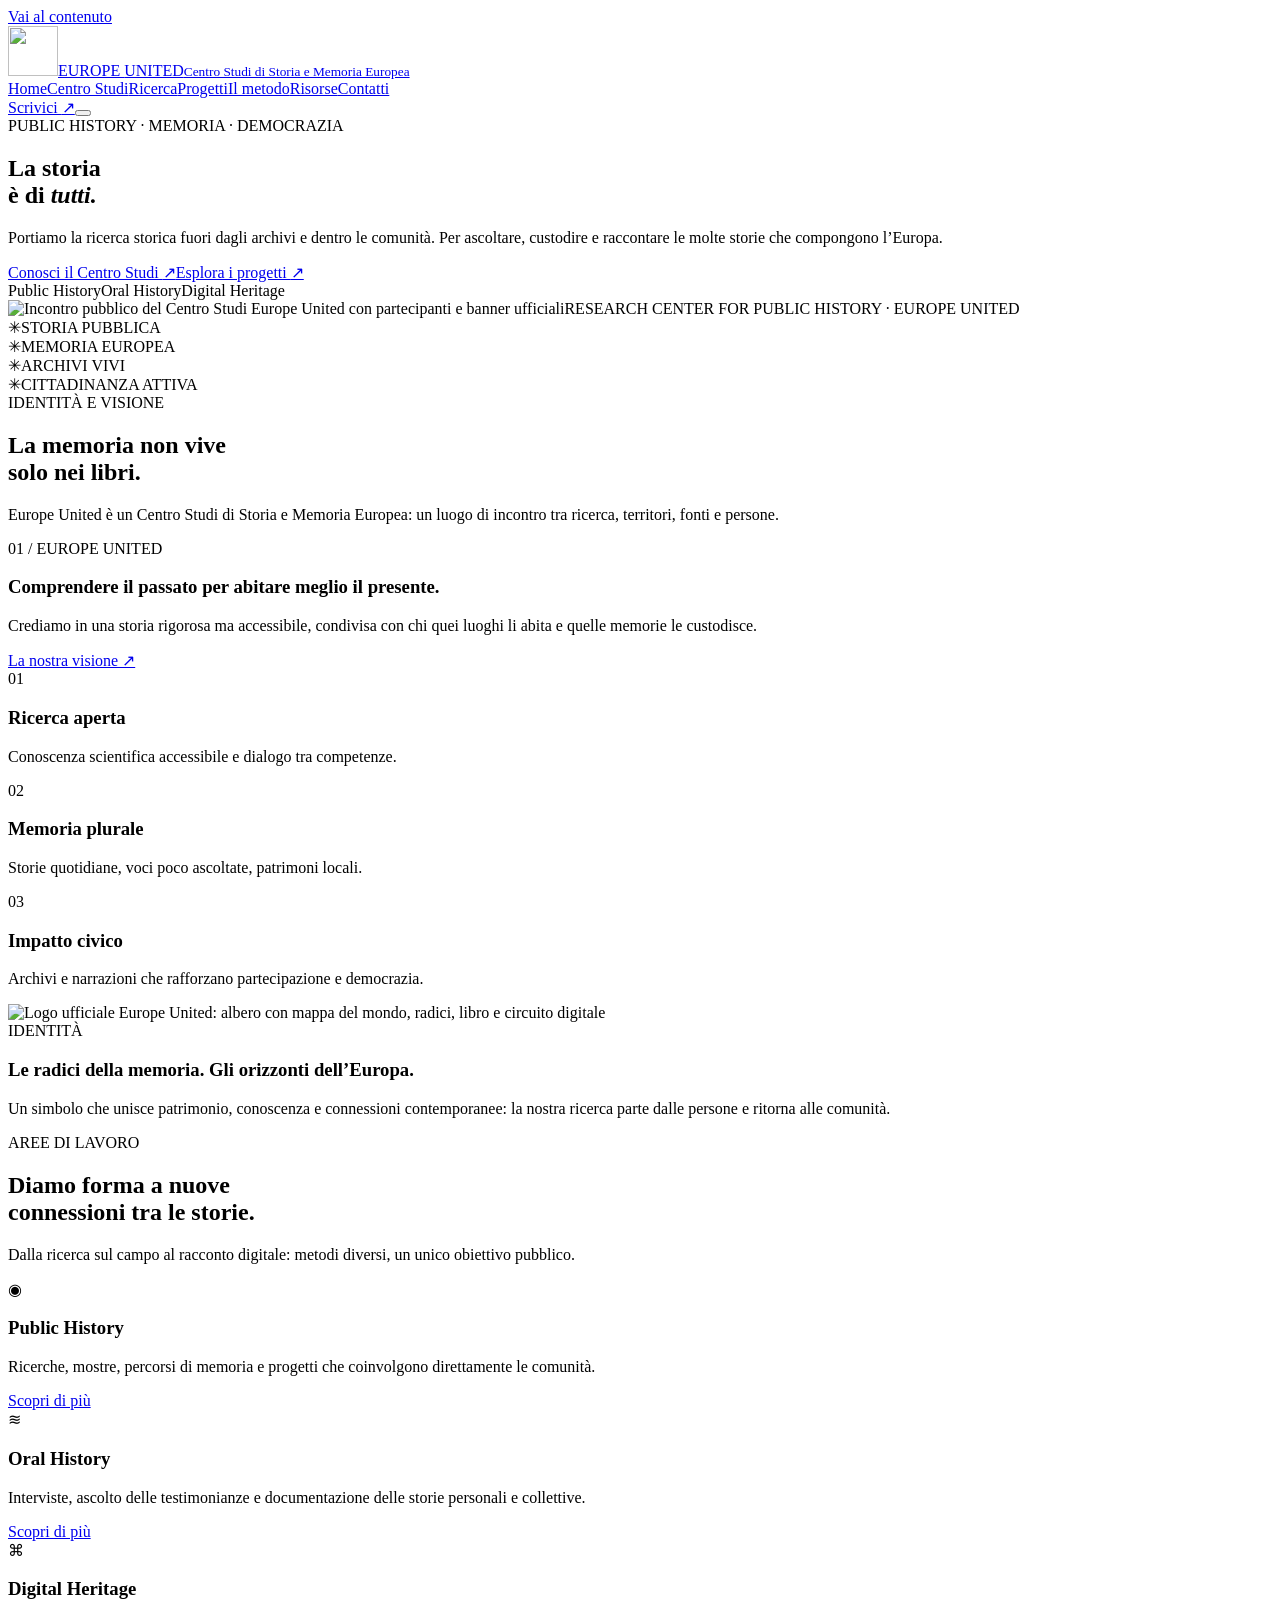
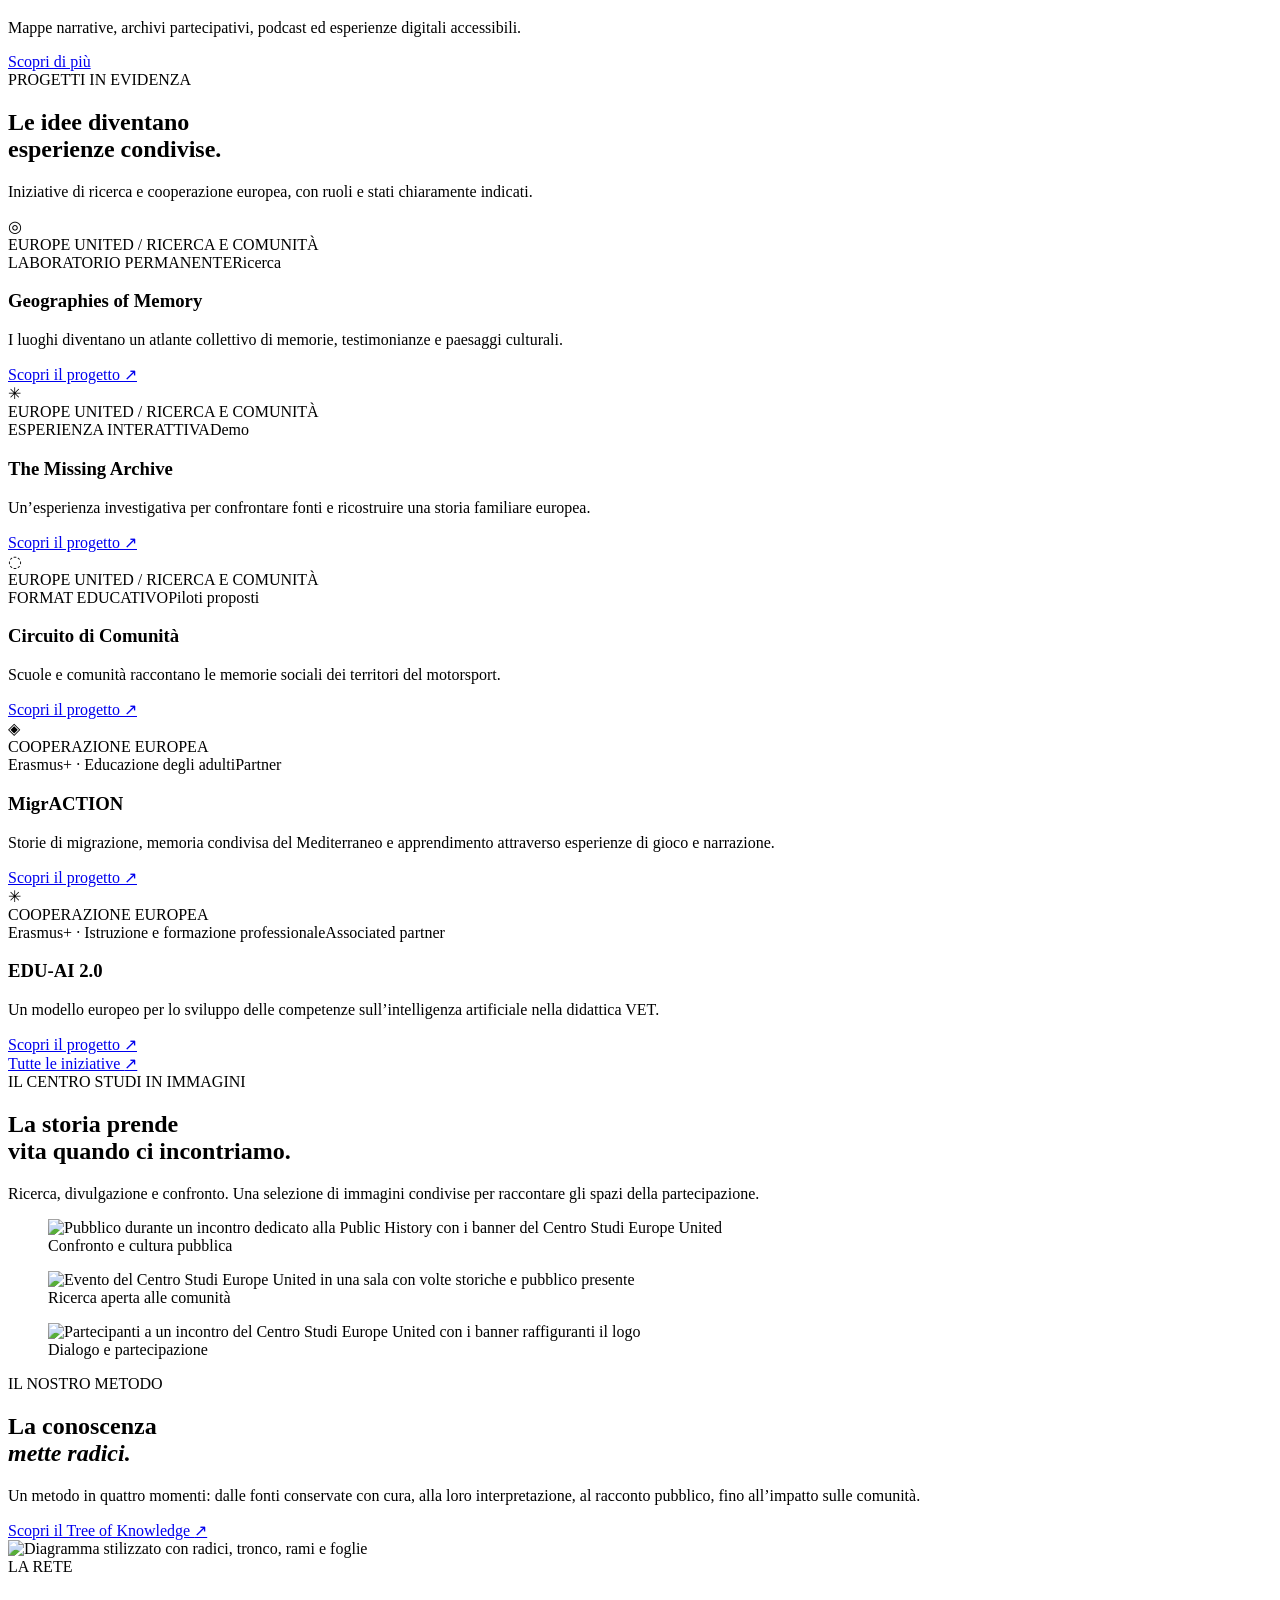
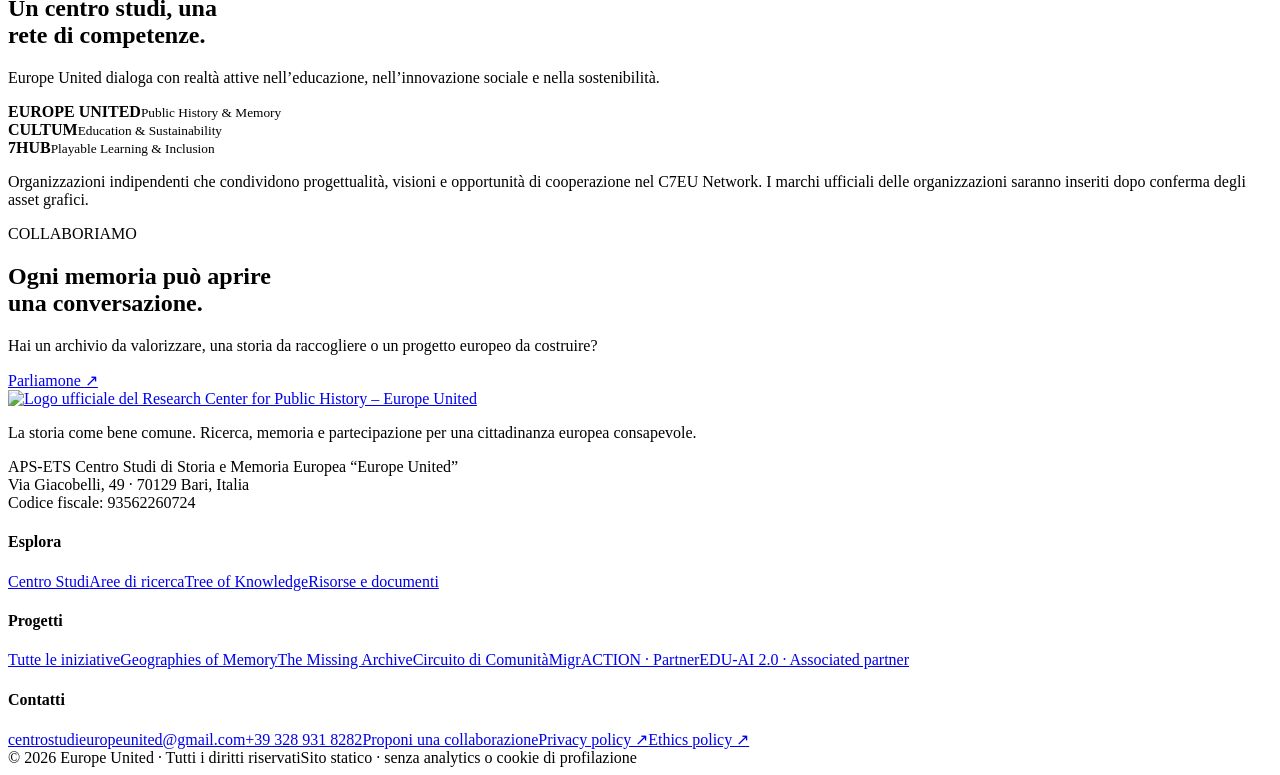
==== index.html @ c4847969 "Add files via upload" ====
<!DOCTYPE html>
<html lang="it"><head><meta charset="utf-8"/><meta content="width=device-width,initial-scale=1" name="viewport"/><meta content="#101736" name="theme-color"/><meta content="Europe United – Public History, memoria e cittadinanza europea" name="description"/><meta content="Home — Europe United" property="og:title"/><meta content="Europe United – Public History, memoria e cittadinanza europea" property="og:description"/><meta content="website" property="og:type"/><meta content="assets/logo-ufficiale-europe-united.jpg" property="og:image"/><link href="https://www.centrostudieuropeunited.eu/index.html" rel="canonical"/><link href="assets/style.css?v=1.0" rel="stylesheet"/><title>Home | Europe United</title><link href="assets/favicon-europe-united.png" rel="icon" type="image/png"/></head><body class="page-index"><a class="skip" href="#main">Vai al contenuto</a><header class="header" id="top"><div class="wrap nav"><a aria-label="Europe United homepage" class="brand" href="index.html"><img alt="" class="logo-emblem" height="50" src="assets/emblema-europe-united.png" width="50"/><span class="brand-lockup"><span class="brand-text">EUROPE <span>UNITED</span></span><small>Centro Studi di Storia e Memoria Europea</small></span></a><nav aria-label="Navigazione principale" class="desktop-nav"><a aria-current="page" href="index.html">Home</a><a href="centro-studi.html">Centro Studi</a><a href="ricerca.html">Ricerca</a><a href="progetti.html">Progetti</a><a href="metodo.html">Il metodo</a><a href="risorse.html">Risorse</a><a href="contatti.html">Contatti</a></nav><div class="nav-tools"><a class="nav-cta" href="contatti.html">Scrivici <span>↗</span></a><button aria-controls="mobile-menu" aria-expanded="false" aria-label="Apri il menu" class="menu-btn" type="button"><span></span><span></span><span></span></button></div></div><nav aria-label="Menu mobile" class="mobile-menu" hidden="" id="mobile-menu"><a href="index.html">Home</a><a href="centro-studi.html">Centro Studi</a><a href="ricerca.html">Ricerca</a><a href="progetti.html">Progetti</a><a href="metodo.html">Il metodo</a><a href="risorse.html">Risorse</a><a href="contatti.html">Contatti</a></nav></header><main id="main"><section class="hero"><div class="hero-glow"></div><div class="wrap hero-grid"><div class="hero-copy"><div class="eyebrow"><span class="eyebrow-line"></span>PUBLIC HISTORY · MEMORIA · DEMOCRAZIA</div><h1>La storia<br/>è di <em>tutti.</em></h1><p>Portiamo la ricerca storica fuori dagli archivi e dentro le comunità. Per ascoltare, custodire e raccontare le molte storie che compongono l’Europa.</p><div class="hero-buttons"><a class="btn btn-primary" href="centro-studi.html">Conosci il Centro Studi <span aria-hidden="true">↗</span></a><a class="btn btn-outline" href="progetti.html">Esplora i progetti <span aria-hidden="true">↗</span></a></div><div class="hero-pills"><span>Public History</span><span>Oral History</span><span>Digital Heritage</span></div><div aria-hidden="true" class="hero-indicator"><i></i><i></i><i></i><i></i></div></div><div aria-label="Illustrazione editoriale dell’archivio di memoria: documenti, mappe e testimonianze" class="hero-visual hero-photo"><img alt="Incontro pubblico del Centro Studi Europe United con partecipanti e banner ufficiali" fetchpriority="high" height="941" src="assets/evento-auditorium.webp" width="1672"/><span class="hero-photo-tag">RESEARCH CENTER FOR PUBLIC HISTORY · EUROPE UNITED</span></div></div></section><div class="memory-strip"><div><span class="strip-sign">✳</span>STORIA PUBBLICA</div><div><span class="strip-sign">✳</span>MEMORIA EUROPEA</div><div><span class="strip-sign">✳</span>ARCHIVI VIVI</div><div><span class="strip-sign">✳</span>CITTADINANZA ATTIVA</div></div><section class="wrap section-pad"><div class="section-head"><div class="eyebrow"><span class="eyebrow-line"></span>IDENTITÀ E VISIONE</div><h2>La memoria non vive<br/>solo nei libri.</h2><p class="lead">Europe United è un Centro Studi di Storia e Memoria Europea: un luogo di incontro tra ricerca, territori, fonti e persone.</p></div><div class="statement-grid"><div class="statement-main reveal"><div class="number-kicker">01 / EUROPE UNITED</div><h3>Comprendere il passato per abitare meglio il presente.</h3><p>Crediamo in una storia rigorosa ma accessibile, condivisa con chi quei luoghi li abita e quelle memorie le custodisce.</p><a class="text-link" href="centro-studi.html">La nostra visione ↗</a></div><div class="statement-side"><div class="side-block"><span>01</span><h3>Ricerca aperta</h3><p>Conoscenza scientifica accessibile e dialogo tra competenze.</p></div><div class="side-block"><span>02</span><h3>Memoria plurale</h3><p>Storie quotidiane, voci poco ascoltate, patrimoni locali.</p></div><div class="side-block"><span>03</span><h3>Impatto civico</h3><p>Archivi e narrazioni che rafforzano partecipazione e democrazia.</p></div></div></div><div class="brand-certificate"><img alt="Logo ufficiale Europe United: albero con mappa del mondo, radici, libro e circuito digitale" height="212" loading="lazy" src="assets/logo-ufficiale-europe-united.webp" width="220"/><div><span class="eyebrow">IDENTITÀ</span><h3>Le radici della memoria. Gli orizzonti dell’Europa.</h3><p>Un simbolo che unisce patrimonio, conoscenza e connessioni contemporanee: la nostra ricerca parte dalle persone e ritorna alle comunità.</p></div></div></section><section class="section-soft section-pad"><div class="wrap"><div class="section-head"><div class="eyebrow"><span class="eyebrow-line"></span>AREE DI LAVORO</div><h2>Diamo forma a nuove<br/>connessioni tra le storie.</h2><p class="lead">Dalla ricerca sul campo al racconto digitale: metodi diversi, un unico obiettivo pubblico.</p></div><div class="feature-grid"><article class="feature-card reveal"><span aria-hidden="true" class="mini-icon">◉</span><h3>Public History</h3><p>Ricerche, mostre, percorsi di memoria e progetti che coinvolgono direttamente le comunità.</p><a class="text-link" href="ricerca.html">Scopri di più</a></article><article class="feature-card reveal"><span aria-hidden="true" class="mini-icon">≋</span><h3>Oral History</h3><p>Interviste, ascolto delle testimonianze e documentazione delle storie personali e collettive.</p><a class="text-link" href="ricerca.html">Scopri di più</a></article><article class="feature-card reveal"><span aria-hidden="true" class="mini-icon">⌘</span><h3>Digital Heritage</h3><p>Mappe narrative, archivi partecipativi, podcast ed esperienze digitali accessibili.</p><a class="text-link" href="ricerca.html">Scopri di più</a></article></div></div></section><section class="wrap section-pad"><div class="section-head"><div class="eyebrow"><span class="eyebrow-line"></span>PROGETTI IN EVIDENZA</div><h2>Le idee diventano<br/>esperienze condivise.</h2><p class="lead">Iniziative di ricerca e cooperazione europea, con ruoli e stati chiaramente indicati.</p></div><div class="projects-grid"><article class="project-card reveal" data-category="memory"><div class="project-art map"><span aria-hidden="true" class="project-symbol">◎</span><div class="art-lines"></div><span class="art-caption">EUROPE UNITED / RICERCA E COMUNITÀ</span></div><div class="project-content"><div class="card-topline"><span>LABORATORIO PERMANENTE</span><span class="status">Ricerca</span></div><h3>Geographies of Memory</h3><p>I luoghi diventano un atlante collettivo di memorie, testimonianze e paesaggi culturali.</p><a class="text-link" href="geografie-della-memoria.html">Scopri il progetto <span aria-hidden="true">↗</span></a></div></article><article class="project-card reveal" data-category="digital"><div class="project-art archive"><span aria-hidden="true" class="project-symbol">✳</span><div class="art-lines"></div><span class="art-caption">EUROPE UNITED / RICERCA E COMUNITÀ</span></div><div class="project-content"><div class="card-topline"><span>ESPERIENZA INTERATTIVA</span><span class="status">Demo</span></div><h3>The Missing Archive</h3><p>Un’esperienza investigativa per confrontare fonti e ricostruire una storia familiare europea.</p><a class="text-link" href="the-missing-archive.html">Scopri il progetto <span aria-hidden="true">↗</span></a></div></article><article class="project-card reveal" data-category="education"><div class="project-art circuit"><span aria-hidden="true" class="project-symbol">◌</span><div class="art-lines"></div><span class="art-caption">EUROPE UNITED / RICERCA E COMUNITÀ</span></div><div class="project-content"><div class="card-topline"><span>FORMAT EDUCATIVO</span><span class="status">Piloti proposti</span></div><h3>Circuito di Comunità</h3><p>Scuole e comunità raccontano le memorie sociali dei territori del motorsport.</p><a class="text-link" href="circuito-di-comunita.html">Scopri il progetto <span aria-hidden="true">↗</span></a></div></article><article class="project-card reveal" data-category="memory"><div class="project-art migration-art"><span aria-hidden="true" class="project-symbol">◈</span><div class="art-lines"></div><span class="art-caption">COOPERAZIONE EUROPEA</span></div><div class="project-content"><div class="card-topline"><span>Erasmus+ · Educazione degli adulti</span><span class="status role-status">Partner</span></div><h3>MigrACTION</h3><p>Storie di migrazione, memoria condivisa del Mediterraneo e apprendimento attraverso esperienze di gioco e narrazione.</p><a class="text-link" href="migraction.html">Scopri il progetto <span aria-hidden="true">↗</span></a></div></article><article class="project-card reveal" data-category="education"><div class="project-art ai-art"><span aria-hidden="true" class="project-symbol">✳</span><div class="art-lines"></div><span class="art-caption">COOPERAZIONE EUROPEA</span></div><div class="project-content"><div class="card-topline"><span>Erasmus+ · Istruzione e formazione professionale</span><span class="status role-status">Associated partner</span></div><h3>EDU-AI 2.0</h3><p>Un modello europeo per lo sviluppo delle competenze sull’intelligenza artificiale nella didattica VET.</p><a class="text-link" href="edu-ai-2-0.html">Scopri il progetto <span aria-hidden="true">↗</span></a></div></article></div><div class="section-action"><a class="btn btn-primary" href="progetti.html">Tutte le iniziative <span aria-hidden="true">↗</span></a></div></section><section class="wrap section-pad moments-section" id="immagini"><div class="section-head"><div class="eyebrow"><span class="eyebrow-line"></span>IL CENTRO STUDI IN IMMAGINI</div><h2>La storia prende<br/>vita quando ci incontriamo.</h2><p class="lead">Ricerca, divulgazione e confronto. Una selezione di immagini condivise per raccontare gli spazi della partecipazione.</p></div><div class="moments-grid"><figure class="moment moment-large"><img alt="Pubblico durante un incontro dedicato alla Public History con i banner del Centro Studi Europe United" height="941" loading="lazy" src="assets/evento-auditorium.webp" width="1672"/><figcaption>Confronto e cultura pubblica</figcaption></figure><figure class="moment"><img alt="Evento del Centro Studi Europe United in una sala con volte storiche e pubblico presente" height="1448" loading="lazy" src="assets/evento-sala.webp" width="1086"/><figcaption>Ricerca aperta alle comunità</figcaption></figure><figure class="moment"><img alt="Partecipanti a un incontro del Centro Studi Europe United con i banner raffiguranti il logo" height="941" loading="lazy" src="assets/evento-incontro.webp" width="1672"/><figcaption>Dialogo e partecipazione</figcaption></figure></div></section><section class="method-band"><div class="wrap method-band-grid"><div class="method-band-copy"><div class="eyebrow"><span class="eyebrow-line"></span>IL NOSTRO METODO</div><h2>La conoscenza<br/><em>mette radici.</em></h2><p>Un metodo in quattro momenti: dalle fonti conservate con cura, alla loro interpretazione, al racconto pubblico, fino all’impatto sulle comunità.</p><a class="btn btn-primary" href="metodo.html">Scopri il Tree of Knowledge <span aria-hidden="true">↗</span></a></div><div class="method-band-art"><img alt="Diagramma stilizzato con radici, tronco, rami e foglie" height="560" src="assets/tree-knowledge.svg" width="620"/></div></div></section><section class="wrap section-pad"><div class="section-head"><div class="eyebrow"><span class="eyebrow-line"></span>LA RETE</div><h2>Un centro studi, una<br/>rete di competenze.</h2><p class="lead">Europe United dialoga con realtà attive nell’educazione, nell’innovazione sociale e nella sostenibilità.</p></div><div class="network-grid"><div class="network-name"><strong>EUROPE <span>UNITED</span></strong><small>Public History &amp; Memory</small></div><div class="network-name"><strong>CULTUM</strong><small>Education &amp; Sustainability</small></div><div class="network-name"><strong>7HUB</strong><small>Playable Learning &amp; Inclusion</small></div></div><p class="network-note">Organizzazioni indipendenti che condividono progettualità, visioni e opportunità di cooperazione nel C7EU Network. I marchi ufficiali delle organizzazioni saranno inseriti dopo conferma degli asset grafici.</p></section><section class="wrap section-pad"><div class="callout callout-dark"><div class="callout-copy"><div class="eyebrow"><span class="eyebrow-line"></span>COLLABORIAMO</div><h2>Ogni memoria può aprire<br/>una conversazione.</h2><p>Hai un archivio da valorizzare, una storia da raccogliere o un progetto europeo da costruire?</p></div><a class="btn btn-primary" href="contatti.html">Parliamone <span aria-hidden="true">↗</span></a></div></section></main><footer class="footer"><div class="wrap"><div class="footer-top"><div class="footer-about"><a aria-label="Europe United — homepage" class="brand brand-footer" href="index.html"><img alt="Logo ufficiale del Research Center for Public History – Europe United" class="footer-official-logo" height="187" src="assets/logo-ufficiale-europe-united.webp" width="194"/></a><p>La storia come bene comune. Ricerca, memoria e partecipazione per una cittadinanza europea consapevole.</p><p class="legal">APS-ETS Centro Studi di Storia e Memoria Europea “Europe United”<br/>Via Giacobelli, 49 · 70129 Bari, Italia<br/>Codice fiscale: 93562260724</p></div><div><h4>Esplora</h4><a href="centro-studi.html">Centro Studi</a><a href="ricerca.html">Aree di ricerca</a><a href="metodo.html">Tree of Knowledge</a><a href="risorse.html">Risorse e documenti</a></div><div><h4>Progetti</h4><a href="progetti.html">Tutte le iniziative</a><a href="geografie-della-memoria.html">Geographies of Memory</a><a href="the-missing-archive.html">The Missing Archive</a><a href="circuito-di-comunita.html">Circuito di Comunità</a><a href="migraction.html">MigrACTION · Partner</a><a href="edu-ai-2-0.html">EDU-AI 2.0 · Associated partner</a></div><div><h4>Contatti</h4><a href="mailto:centrostudieuropeunited@gmail.com">centrostudieuropeunited@gmail.com</a><a href="tel:+393289318282">+39 328 931 8282</a><a href="contatti.html">Proponi una collaborazione</a><a href="https://drive.google.com/file/d/1weFDcxnpTUe4S-KqmKsupz9_xfc2zkfc/view?usp=sharing" rel="noopener noreferrer" target="_blank">Privacy policy ↗</a><a href="https://drive.google.com/file/d/15YGdYE7dmvOxnIXNmNFYCHbUGpnABIF7/view?usp=sharing" rel="noopener noreferrer" target="_blank">Ethics policy ↗</a></div></div><div class="footer-bottom"><span>© 2026 Europe United · Tutti i diritti riservati</span><span>Sito statico · senza analytics o cookie di profilazione</span></div></div></footer><script defer="" src="assets/site.js?v=1.0"></script></body></html>
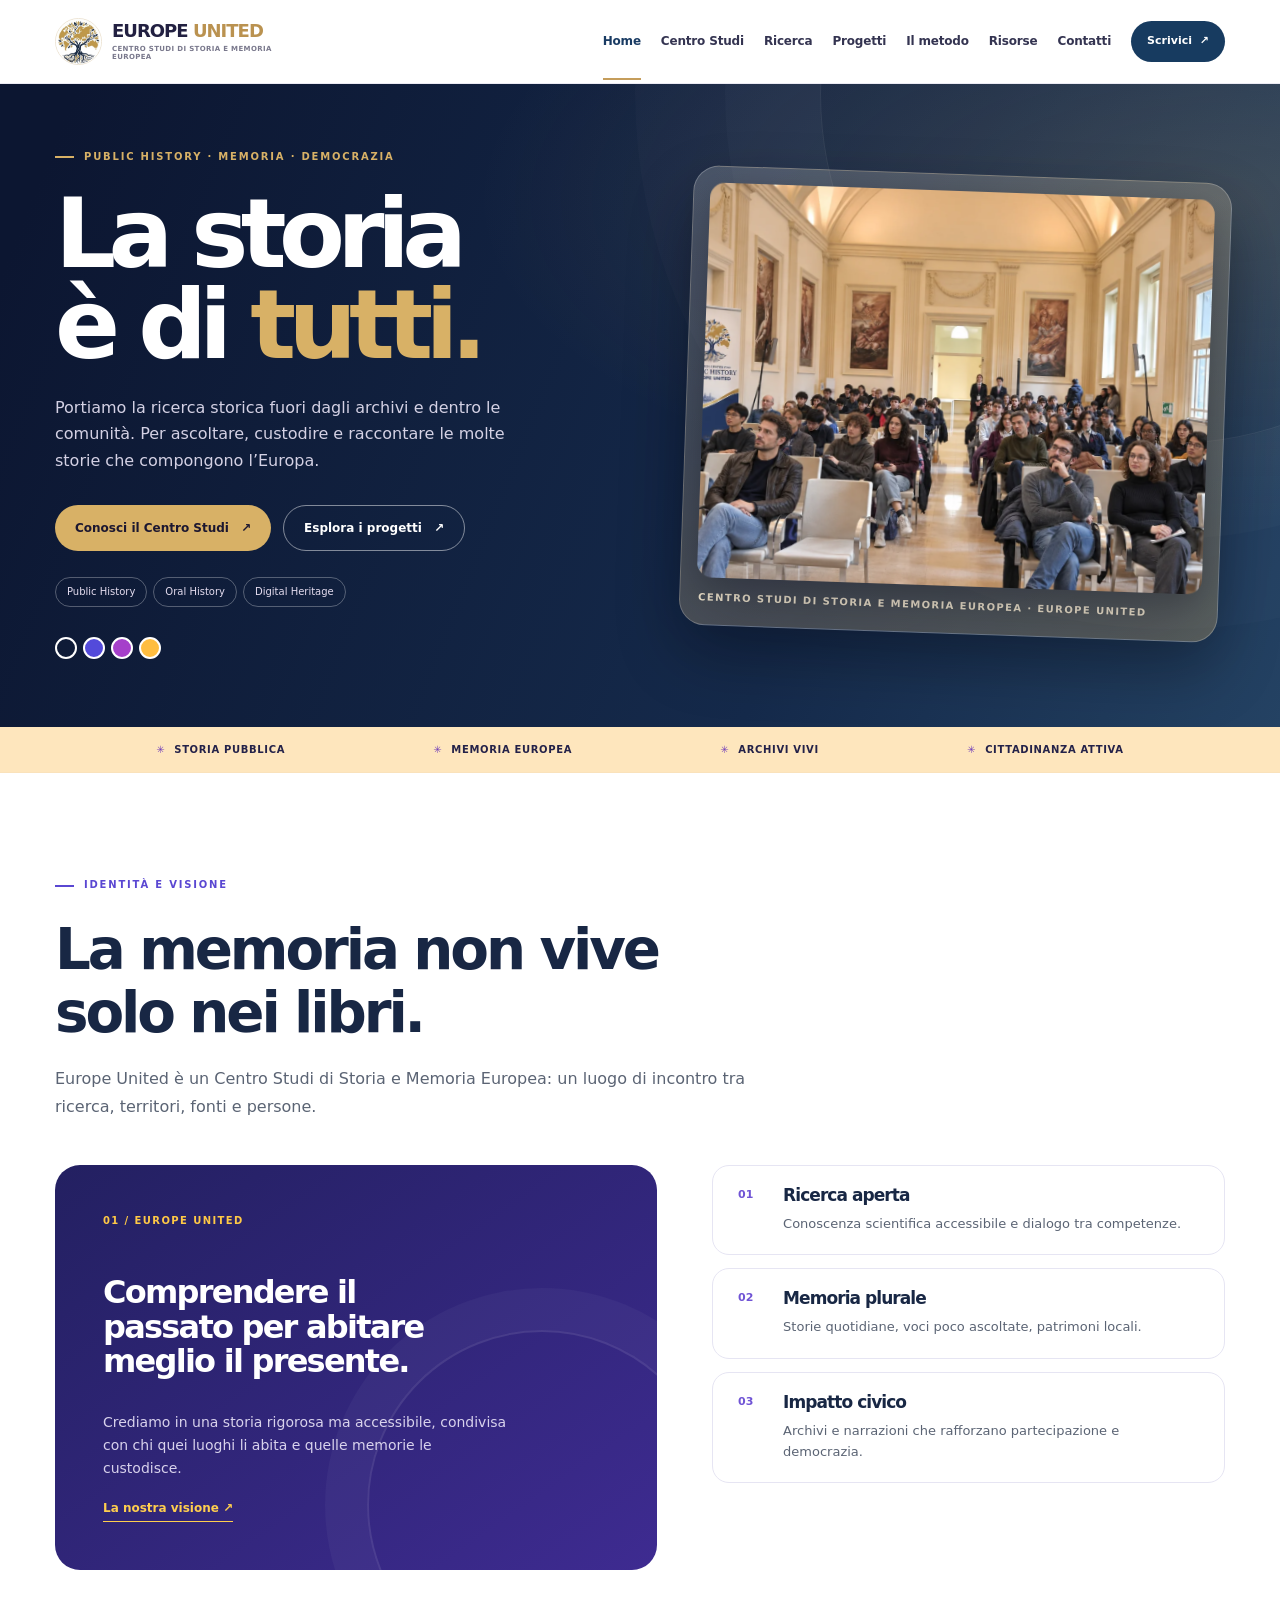
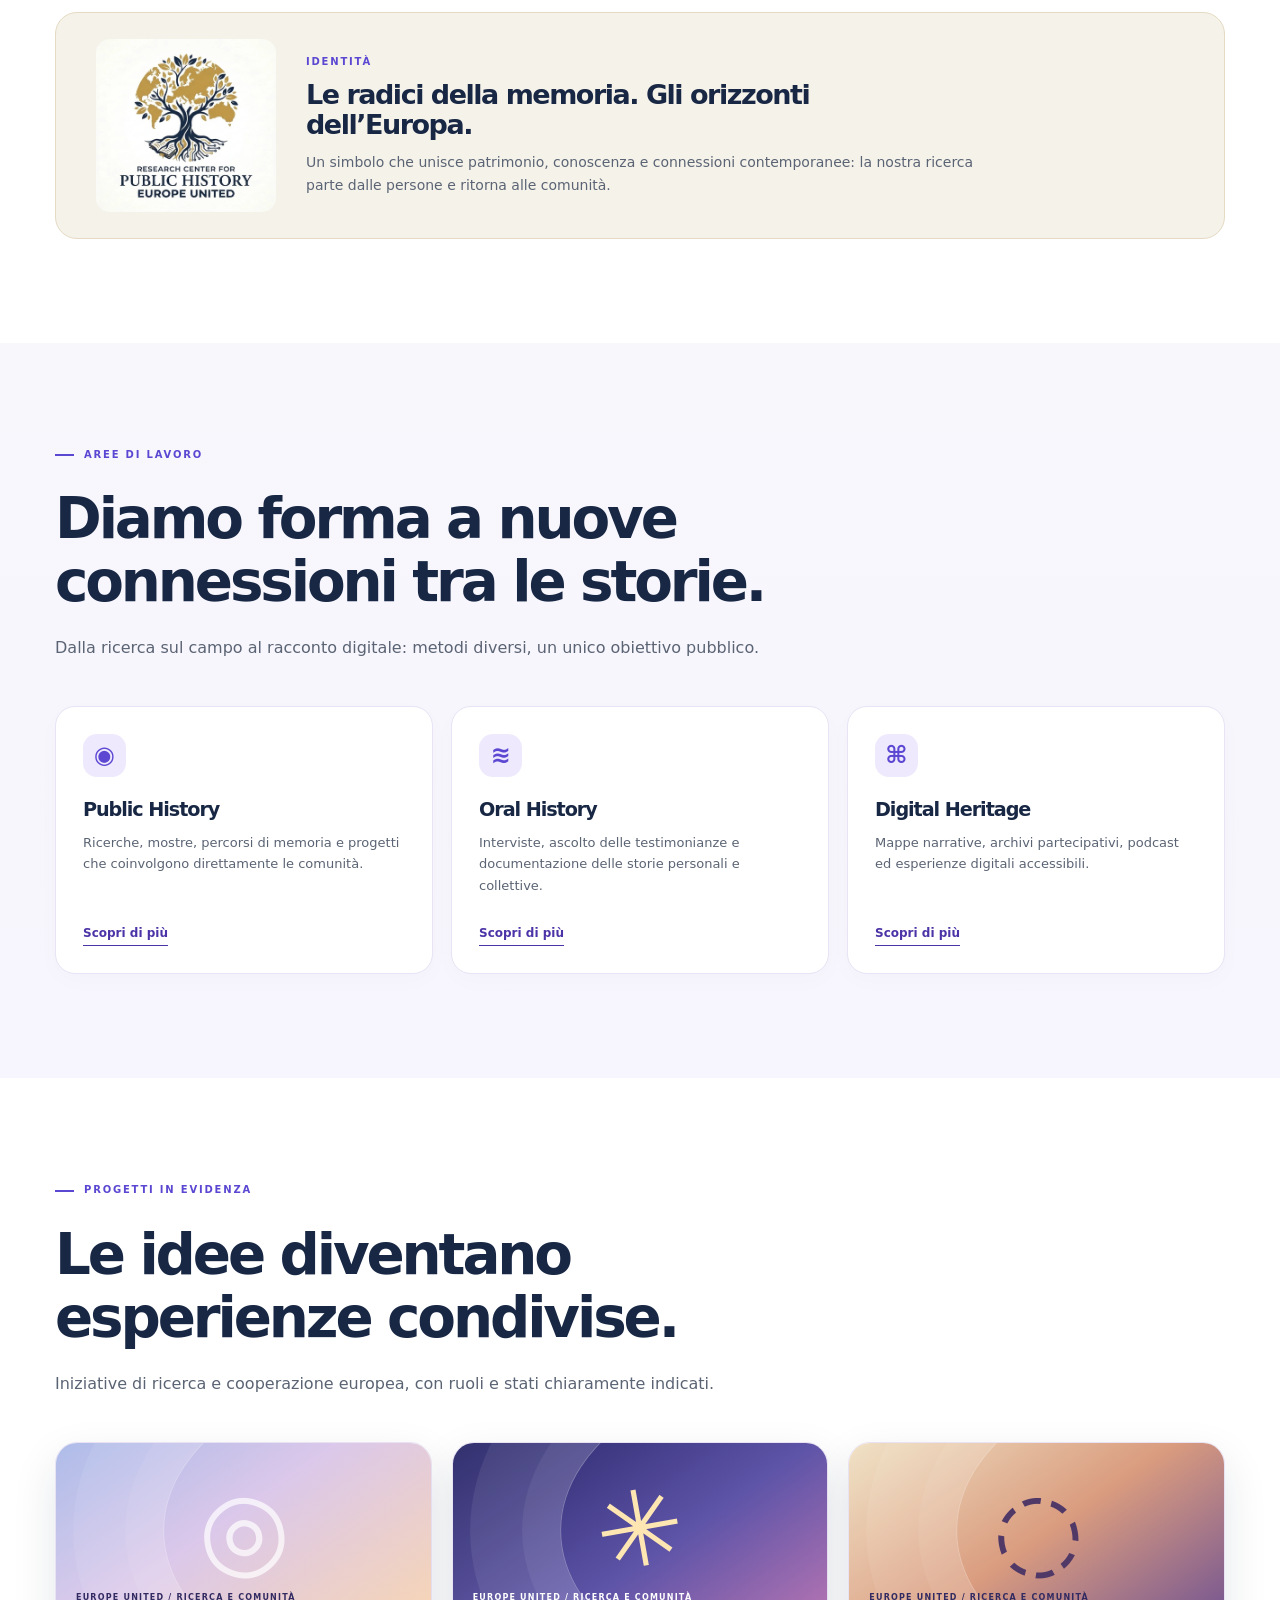
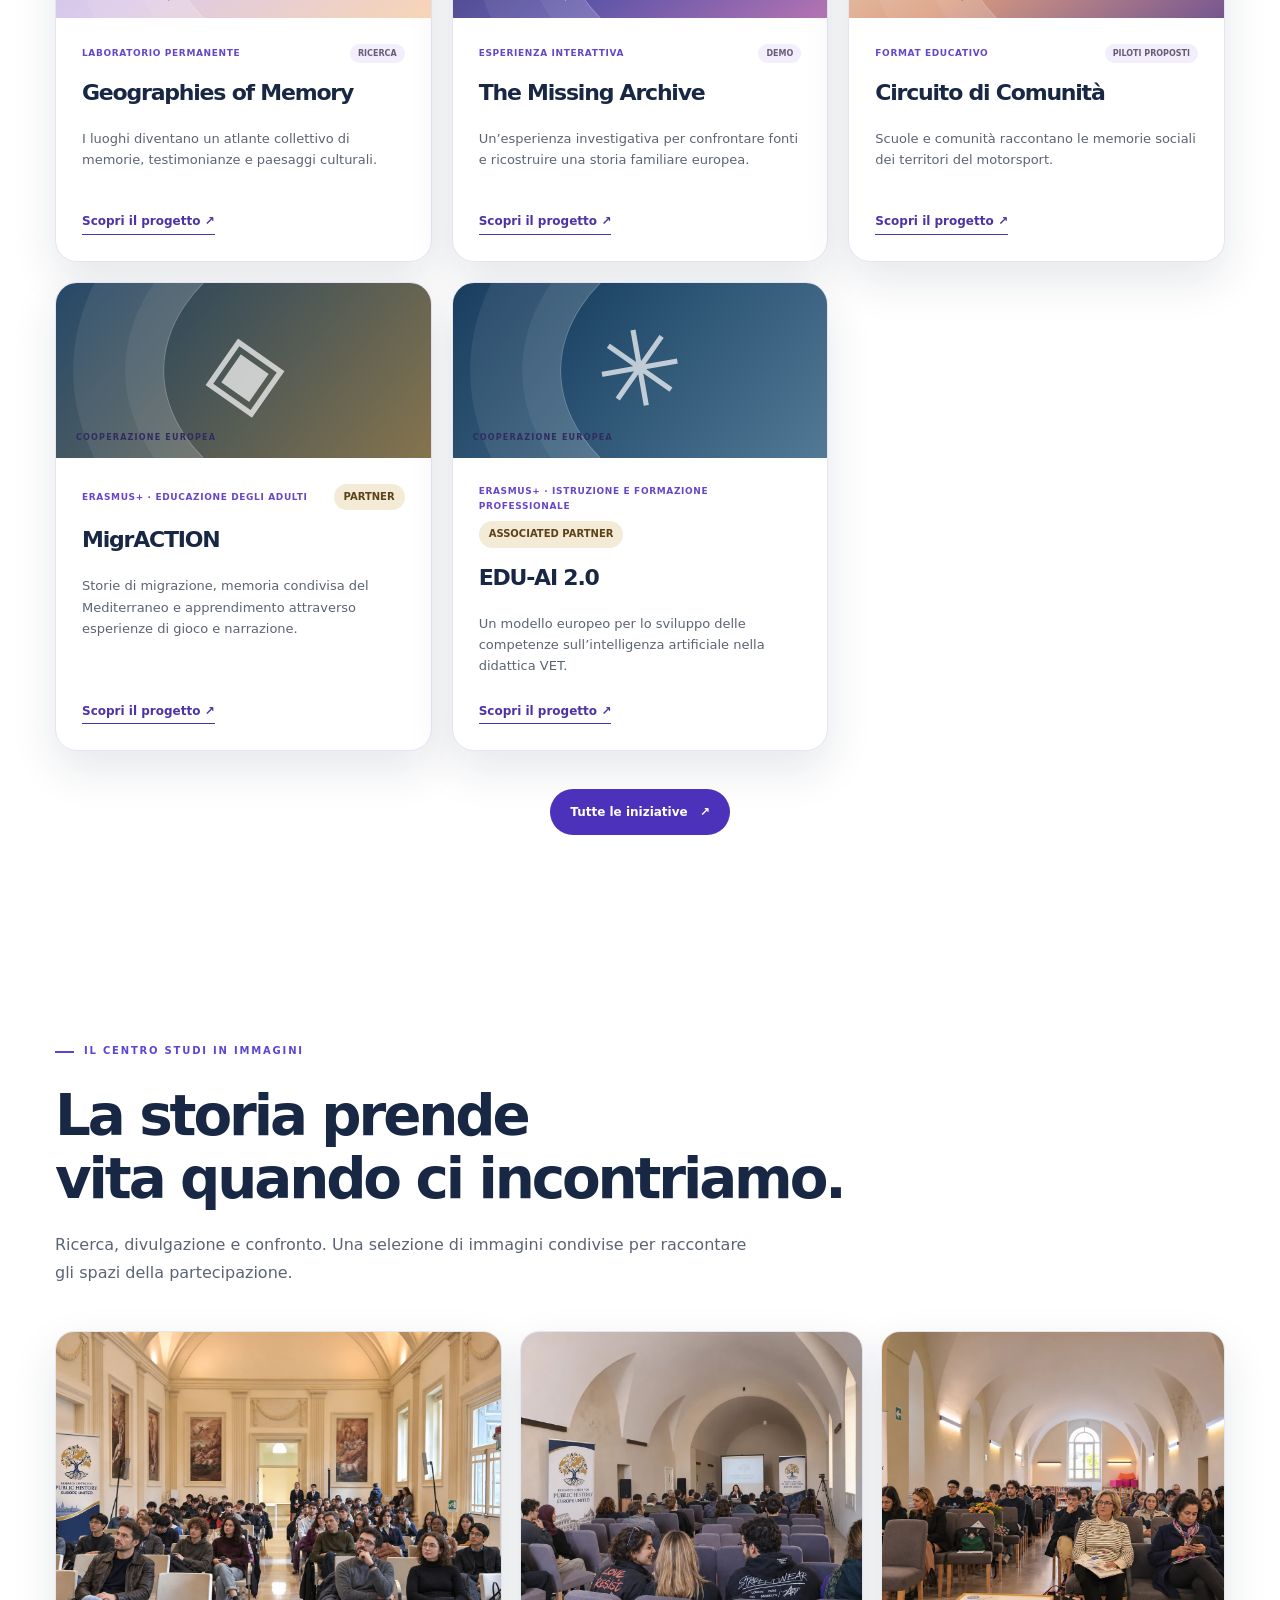
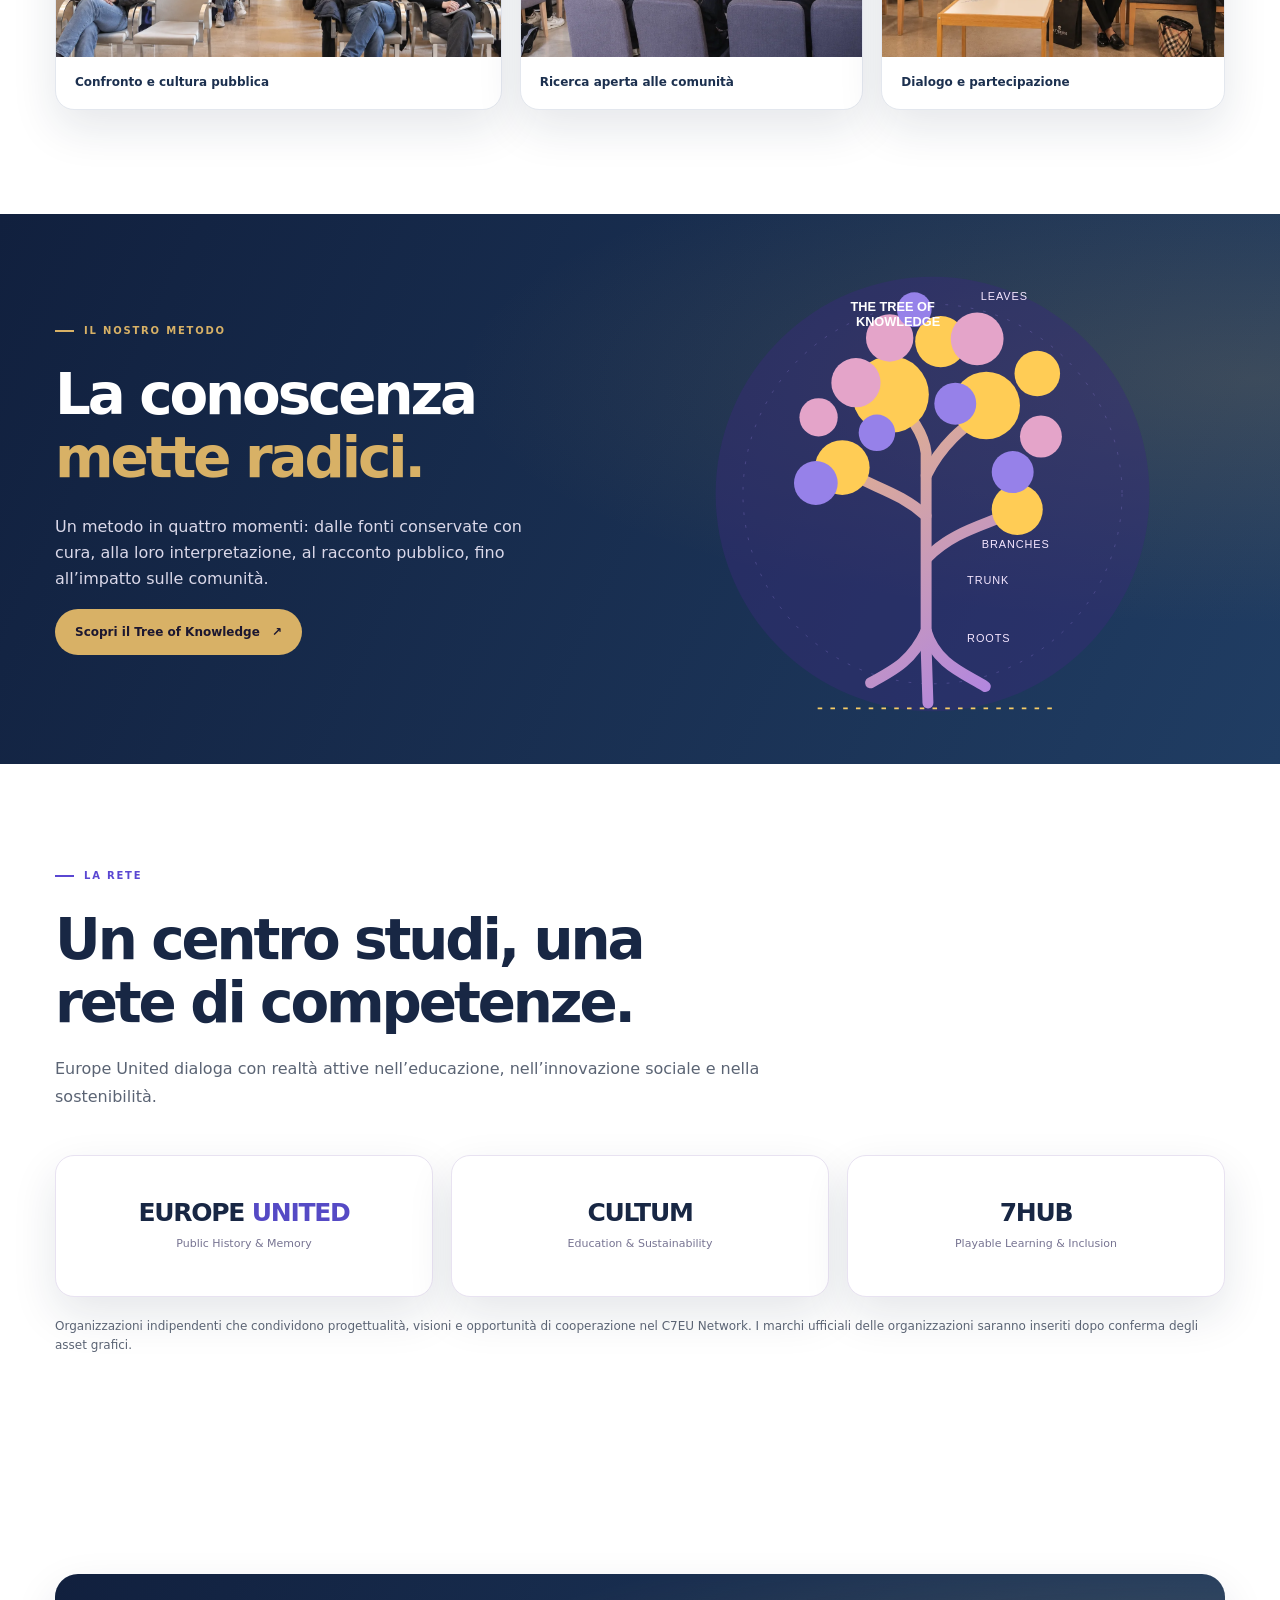
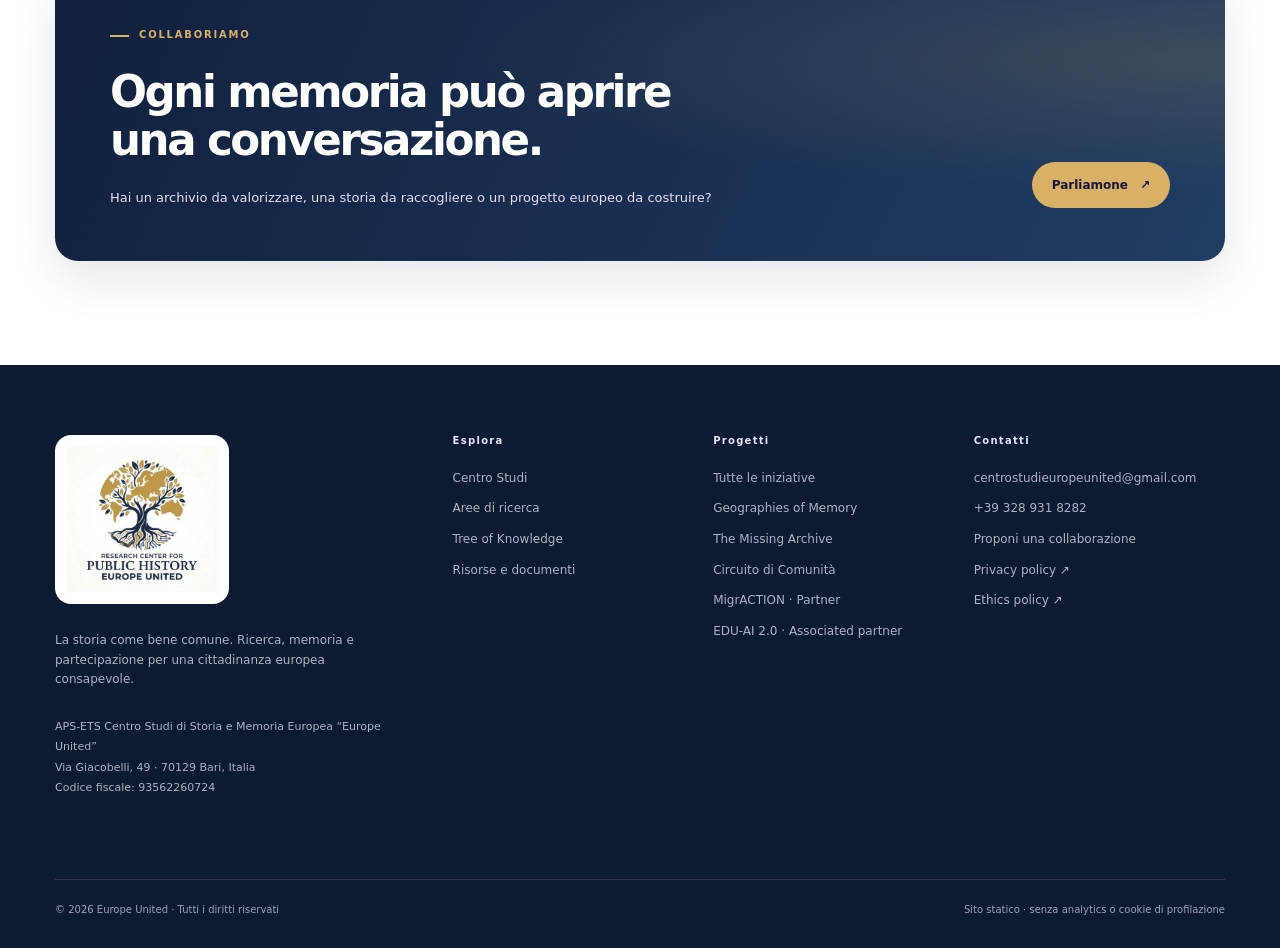
==== commit 76038516: "Add files via upload" ====
--- a/index.html
+++ b/index.html
@@ -1,2 +1,2 @@
 <!DOCTYPE html>
-<html lang="it"><head><meta charset="utf-8"/><meta content="width=device-width,initial-scale=1" name="viewport"/><meta content="#101736" name="theme-color"/><meta content="Europe United – Public History, memoria e cittadinanza europea" name="description"/><meta content="Home — Europe United" property="og:title"/><meta content="Europe United – Public History, memoria e cittadinanza europea" property="og:description"/><meta content="website" property="og:type"/><meta content="assets/logo-ufficiale-europe-united.jpg" property="og:image"/><link href="https://www.centrostudieuropeunited.eu/index.html" rel="canonical"/><link href="assets/style.css?v=1.0" rel="stylesheet"/><title>Home | Europe United</title><link href="assets/favicon-europe-united.png" rel="icon" type="image/png"/></head><body class="page-index"><a class="skip" href="#main">Vai al contenuto</a><header class="header" id="top"><div class="wrap nav"><a aria-label="Europe United homepage" class="brand" href="index.html"><img alt="" class="logo-emblem" height="50" src="assets/emblema-europe-united.png" width="50"/><span class="brand-lockup"><span class="brand-text">EUROPE <span>UNITED</span></span><small>Centro Studi di Storia e Memoria Europea</small></span></a><nav aria-label="Navigazione principale" class="desktop-nav"><a aria-current="page" href="index.html">Home</a><a href="centro-studi.html">Centro Studi</a><a href="ricerca.html">Ricerca</a><a href="progetti.html">Progetti</a><a href="metodo.html">Il metodo</a><a href="risorse.html">Risorse</a><a href="contatti.html">Contatti</a></nav><div class="nav-tools"><a class="nav-cta" href="contatti.html">Scrivici <span>↗</span></a><button aria-controls="mobile-menu" aria-expanded="false" aria-label="Apri il menu" class="menu-btn" type="button"><span></span><span></span><span></span></button></div></div><nav aria-label="Menu mobile" class="mobile-menu" hidden="" id="mobile-menu"><a href="index.html">Home</a><a href="centro-studi.html">Centro Studi</a><a href="ricerca.html">Ricerca</a><a href="progetti.html">Progetti</a><a href="metodo.html">Il metodo</a><a href="risorse.html">Risorse</a><a href="contatti.html">Contatti</a></nav></header><main id="main"><section class="hero"><div class="hero-glow"></div><div class="wrap hero-grid"><div class="hero-copy"><div class="eyebrow"><span class="eyebrow-line"></span>PUBLIC HISTORY · MEMORIA · DEMOCRAZIA</div><h1>La storia<br/>è di <em>tutti.</em></h1><p>Portiamo la ricerca storica fuori dagli archivi e dentro le comunità. Per ascoltare, custodire e raccontare le molte storie che compongono l’Europa.</p><div class="hero-buttons"><a class="btn btn-primary" href="centro-studi.html">Conosci il Centro Studi <span aria-hidden="true">↗</span></a><a class="btn btn-outline" href="progetti.html">Esplora i progetti <span aria-hidden="true">↗</span></a></div><div class="hero-pills"><span>Public History</span><span>Oral History</span><span>Digital Heritage</span></div><div aria-hidden="true" class="hero-indicator"><i></i><i></i><i></i><i></i></div></div><div aria-label="Illustrazione editoriale dell’archivio di memoria: documenti, mappe e testimonianze" class="hero-visual hero-photo"><img alt="Incontro pubblico del Centro Studi Europe United con partecipanti e banner ufficiali" fetchpriority="high" height="941" src="assets/evento-auditorium.webp" width="1672"/><span class="hero-photo-tag">RESEARCH CENTER FOR PUBLIC HISTORY · EUROPE UNITED</span></div></div></section><div class="memory-strip"><div><span class="strip-sign">✳</span>STORIA PUBBLICA</div><div><span class="strip-sign">✳</span>MEMORIA EUROPEA</div><div><span class="strip-sign">✳</span>ARCHIVI VIVI</div><div><span class="strip-sign">✳</span>CITTADINANZA ATTIVA</div></div><section class="wrap section-pad"><div class="section-head"><div class="eyebrow"><span class="eyebrow-line"></span>IDENTITÀ E VISIONE</div><h2>La memoria non vive<br/>solo nei libri.</h2><p class="lead">Europe United è un Centro Studi di Storia e Memoria Europea: un luogo di incontro tra ricerca, territori, fonti e persone.</p></div><div class="statement-grid"><div class="statement-main reveal"><div class="number-kicker">01 / EUROPE UNITED</div><h3>Comprendere il passato per abitare meglio il presente.</h3><p>Crediamo in una storia rigorosa ma accessibile, condivisa con chi quei luoghi li abita e quelle memorie le custodisce.</p><a class="text-link" href="centro-studi.html">La nostra visione ↗</a></div><div class="statement-side"><div class="side-block"><span>01</span><h3>Ricerca aperta</h3><p>Conoscenza scientifica accessibile e dialogo tra competenze.</p></div><div class="side-block"><span>02</span><h3>Memoria plurale</h3><p>Storie quotidiane, voci poco ascoltate, patrimoni locali.</p></div><div class="side-block"><span>03</span><h3>Impatto civico</h3><p>Archivi e narrazioni che rafforzano partecipazione e democrazia.</p></div></div></div><div class="brand-certificate"><img alt="Logo ufficiale Europe United: albero con mappa del mondo, radici, libro e circuito digitale" height="212" loading="lazy" src="assets/logo-ufficiale-europe-united.webp" width="220"/><div><span class="eyebrow">IDENTITÀ</span><h3>Le radici della memoria. Gli orizzonti dell’Europa.</h3><p>Un simbolo che unisce patrimonio, conoscenza e connessioni contemporanee: la nostra ricerca parte dalle persone e ritorna alle comunità.</p></div></div></section><section class="section-soft section-pad"><div class="wrap"><div class="section-head"><div class="eyebrow"><span class="eyebrow-line"></span>AREE DI LAVORO</div><h2>Diamo forma a nuove<br/>connessioni tra le storie.</h2><p class="lead">Dalla ricerca sul campo al racconto digitale: metodi diversi, un unico obiettivo pubblico.</p></div><div class="feature-grid"><article class="feature-card reveal"><span aria-hidden="true" class="mini-icon">◉</span><h3>Public History</h3><p>Ricerche, mostre, percorsi di memoria e progetti che coinvolgono direttamente le comunità.</p><a class="text-link" href="ricerca.html">Scopri di più</a></article><article class="feature-card reveal"><span aria-hidden="true" class="mini-icon">≋</span><h3>Oral History</h3><p>Interviste, ascolto delle testimonianze e documentazione delle storie personali e collettive.</p><a class="text-link" href="ricerca.html">Scopri di più</a></article><article class="feature-card reveal"><span aria-hidden="true" class="mini-icon">⌘</span><h3>Digital Heritage</h3><p>Mappe narrative, archivi partecipativi, podcast ed esperienze digitali accessibili.</p><a class="text-link" href="ricerca.html">Scopri di più</a></article></div></div></section><section class="wrap section-pad"><div class="section-head"><div class="eyebrow"><span class="eyebrow-line"></span>PROGETTI IN EVIDENZA</div><h2>Le idee diventano<br/>esperienze condivise.</h2><p class="lead">Iniziative di ricerca e cooperazione europea, con ruoli e stati chiaramente indicati.</p></div><div class="projects-grid"><article class="project-card reveal" data-category="memory"><div class="project-art map"><span aria-hidden="true" class="project-symbol">◎</span><div class="art-lines"></div><span class="art-caption">EUROPE UNITED / RICERCA E COMUNITÀ</span></div><div class="project-content"><div class="card-topline"><span>LABORATORIO PERMANENTE</span><span class="status">Ricerca</span></div><h3>Geographies of Memory</h3><p>I luoghi diventano un atlante collettivo di memorie, testimonianze e paesaggi culturali.</p><a class="text-link" href="geografie-della-memoria.html">Scopri il progetto <span aria-hidden="true">↗</span></a></div></article><article class="project-card reveal" data-category="digital"><div class="project-art archive"><span aria-hidden="true" class="project-symbol">✳</span><div class="art-lines"></div><span class="art-caption">EUROPE UNITED / RICERCA E COMUNITÀ</span></div><div class="project-content"><div class="card-topline"><span>ESPERIENZA INTERATTIVA</span><span class="status">Demo</span></div><h3>The Missing Archive</h3><p>Un’esperienza investigativa per confrontare fonti e ricostruire una storia familiare europea.</p><a class="text-link" href="the-missing-archive.html">Scopri il progetto <span aria-hidden="true">↗</span></a></div></article><article class="project-card reveal" data-category="education"><div class="project-art circuit"><span aria-hidden="true" class="project-symbol">◌</span><div class="art-lines"></div><span class="art-caption">EUROPE UNITED / RICERCA E COMUNITÀ</span></div><div class="project-content"><div class="card-topline"><span>FORMAT EDUCATIVO</span><span class="status">Piloti proposti</span></div><h3>Circuito di Comunità</h3><p>Scuole e comunità raccontano le memorie sociali dei territori del motorsport.</p><a class="text-link" href="circuito-di-comunita.html">Scopri il progetto <span aria-hidden="true">↗</span></a></div></article><article class="project-card reveal" data-category="memory"><div class="project-art migration-art"><span aria-hidden="true" class="project-symbol">◈</span><div class="art-lines"></div><span class="art-caption">COOPERAZIONE EUROPEA</span></div><div class="project-content"><div class="card-topline"><span>Erasmus+ · Educazione degli adulti</span><span class="status role-status">Partner</span></div><h3>MigrACTION</h3><p>Storie di migrazione, memoria condivisa del Mediterraneo e apprendimento attraverso esperienze di gioco e narrazione.</p><a class="text-link" href="migraction.html">Scopri il progetto <span aria-hidden="true">↗</span></a></div></article><article class="project-card reveal" data-category="education"><div class="project-art ai-art"><span aria-hidden="true" class="project-symbol">✳</span><div class="art-lines"></div><span class="art-caption">COOPERAZIONE EUROPEA</span></div><div class="project-content"><div class="card-topline"><span>Erasmus+ · Istruzione e formazione professionale</span><span class="status role-status">Associated partner</span></div><h3>EDU-AI 2.0</h3><p>Un modello europeo per lo sviluppo delle competenze sull’intelligenza artificiale nella didattica VET.</p><a class="text-link" href="edu-ai-2-0.html">Scopri il progetto <span aria-hidden="true">↗</span></a></div></article></div><div class="section-action"><a class="btn btn-primary" href="progetti.html">Tutte le iniziative <span aria-hidden="true">↗</span></a></div></section><section class="wrap section-pad moments-section" id="immagini"><div class="section-head"><div class="eyebrow"><span class="eyebrow-line"></span>IL CENTRO STUDI IN IMMAGINI</div><h2>La storia prende<br/>vita quando ci incontriamo.</h2><p class="lead">Ricerca, divulgazione e confronto. Una selezione di immagini condivise per raccontare gli spazi della partecipazione.</p></div><div class="moments-grid"><figure class="moment moment-large"><img alt="Pubblico durante un incontro dedicato alla Public History con i banner del Centro Studi Europe United" height="941" loading="lazy" src="assets/evento-auditorium.webp" width="1672"/><figcaption>Confronto e cultura pubblica</figcaption></figure><figure class="moment"><img alt="Evento del Centro Studi Europe United in una sala con volte storiche e pubblico presente" height="1448" loading="lazy" src="assets/evento-sala.webp" width="1086"/><figcaption>Ricerca aperta alle comunità</figcaption></figure><figure class="moment"><img alt="Partecipanti a un incontro del Centro Studi Europe United con i banner raffiguranti il logo" height="941" loading="lazy" src="assets/evento-incontro.webp" width="1672"/><figcaption>Dialogo e partecipazione</figcaption></figure></div></section><section class="method-band"><div class="wrap method-band-grid"><div class="method-band-copy"><div class="eyebrow"><span class="eyebrow-line"></span>IL NOSTRO METODO</div><h2>La conoscenza<br/><em>mette radici.</em></h2><p>Un metodo in quattro momenti: dalle fonti conservate con cura, alla loro interpretazione, al racconto pubblico, fino all’impatto sulle comunità.</p><a class="btn btn-primary" href="metodo.html">Scopri il Tree of Knowledge <span aria-hidden="true">↗</span></a></div><div class="method-band-art"><img alt="Diagramma stilizzato con radici, tronco, rami e foglie" height="560" src="assets/tree-knowledge.svg" width="620"/></div></div></section><section class="wrap section-pad"><div class="section-head"><div class="eyebrow"><span class="eyebrow-line"></span>LA RETE</div><h2>Un centro studi, una<br/>rete di competenze.</h2><p class="lead">Europe United dialoga con realtà attive nell’educazione, nell’innovazione sociale e nella sostenibilità.</p></div><div class="network-grid"><div class="network-name"><strong>EUROPE <span>UNITED</span></strong><small>Public History &amp; Memory</small></div><div class="network-name"><strong>CULTUM</strong><small>Education &amp; Sustainability</small></div><div class="network-name"><strong>7HUB</strong><small>Playable Learning &amp; Inclusion</small></div></div><p class="network-note">Organizzazioni indipendenti che condividono progettualità, visioni e opportunità di cooperazione nel C7EU Network. I marchi ufficiali delle organizzazioni saranno inseriti dopo conferma degli asset grafici.</p></section><section class="wrap section-pad"><div class="callout callout-dark"><div class="callout-copy"><div class="eyebrow"><span class="eyebrow-line"></span>COLLABORIAMO</div><h2>Ogni memoria può aprire<br/>una conversazione.</h2><p>Hai un archivio da valorizzare, una storia da raccogliere o un progetto europeo da costruire?</p></div><a class="btn btn-primary" href="contatti.html">Parliamone <span aria-hidden="true">↗</span></a></div></section></main><footer class="footer"><div class="wrap"><div class="footer-top"><div class="footer-about"><a aria-label="Europe United — homepage" class="brand brand-footer" href="index.html"><img alt="Logo ufficiale del Research Center for Public History – Europe United" class="footer-official-logo" height="187" src="assets/logo-ufficiale-europe-united.webp" width="194"/></a><p>La storia come bene comune. Ricerca, memoria e partecipazione per una cittadinanza europea consapevole.</p><p class="legal">APS-ETS Centro Studi di Storia e Memoria Europea “Europe United”<br/>Via Giacobelli, 49 · 70129 Bari, Italia<br/>Codice fiscale: 93562260724</p></div><div><h4>Esplora</h4><a href="centro-studi.html">Centro Studi</a><a href="ricerca.html">Aree di ricerca</a><a href="metodo.html">Tree of Knowledge</a><a href="risorse.html">Risorse e documenti</a></div><div><h4>Progetti</h4><a href="progetti.html">Tutte le iniziative</a><a href="geografie-della-memoria.html">Geographies of Memory</a><a href="the-missing-archive.html">The Missing Archive</a><a href="circuito-di-comunita.html">Circuito di Comunità</a><a href="migraction.html">MigrACTION · Partner</a><a href="edu-ai-2-0.html">EDU-AI 2.0 · Associated partner</a></div><div><h4>Contatti</h4><a href="mailto:centrostudieuropeunited@gmail.com">centrostudieuropeunited@gmail.com</a><a href="tel:+393289318282">+39 328 931 8282</a><a href="contatti.html">Proponi una collaborazione</a><a href="https://drive.google.com/file/d/1weFDcxnpTUe4S-KqmKsupz9_xfc2zkfc/view?usp=sharing" rel="noopener noreferrer" target="_blank">Privacy policy ↗</a><a href="https://drive.google.com/file/d/15YGdYE7dmvOxnIXNmNFYCHbUGpnABIF7/view?usp=sharing" rel="noopener noreferrer" target="_blank">Ethics policy ↗</a></div></div><div class="footer-bottom"><span>© 2026 Europe United · Tutti i diritti riservati</span><span>Sito statico · senza analytics o cookie di profilazione</span></div></div></footer><script defer="" src="assets/site.js?v=1.0"></script></body></html>+<html lang="it"><head><meta charset="utf-8"/><meta content="width=device-width,initial-scale=1" name="viewport"/><meta content="#101736" name="theme-color"/><meta content="Europe United – Public History, memoria e cittadinanza europea" name="description"/><meta content="Home — Europe United" property="og:title"/><meta content="Europe United – Public History, memoria e cittadinanza europea" property="og:description"/><meta content="website" property="og:type"/><meta content="logo-ufficiale-europe-united.jpg" property="og:image"/><link href="https://www.centrostudieuropeunited.eu/index.html" rel="canonical"/><link href="style.css?v=2.0" rel="stylesheet"/><title>Home | Europe United</title><link href="favicon-europe-united.png" rel="icon" type="image/png"/></head><body class="page-index"><a class="skip" href="#main">Vai al contenuto</a><header class="header" id="top"><div class="wrap nav"><a aria-label="Europe United homepage" class="brand" href="index.html"><img alt="" class="logo-emblem" height="50" src="emblema-europe-united.png" width="50"/><span class="brand-lockup"><span class="brand-text">EUROPE <span>UNITED</span></span><small>Centro Studi di Storia e Memoria Europea</small></span></a><nav aria-label="Navigazione principale" class="desktop-nav"><a aria-current="page" href="index.html">Home</a><a href="centro-studi.html">Centro Studi</a><a href="ricerca.html">Ricerca</a><a href="progetti.html">Progetti</a><a href="metodo.html">Il metodo</a><a href="risorse.html">Risorse</a><a href="contatti.html">Contatti</a></nav><div class="nav-tools"><a class="nav-cta" href="contatti.html">Scrivici <span>↗</span></a><button aria-controls="mobile-menu" aria-expanded="false" aria-label="Apri il menu" class="menu-btn" type="button"><span></span><span></span><span></span></button></div></div><nav aria-label="Menu mobile" class="mobile-menu" hidden="" id="mobile-menu"><a href="index.html">Home</a><a href="centro-studi.html">Centro Studi</a><a href="ricerca.html">Ricerca</a><a href="progetti.html">Progetti</a><a href="metodo.html">Il metodo</a><a href="risorse.html">Risorse</a><a href="contatti.html">Contatti</a></nav></header><main id="main"><section class="hero"><div class="hero-glow"></div><div class="wrap hero-grid"><div class="hero-copy"><div class="eyebrow"><span class="eyebrow-line"></span>PUBLIC HISTORY · MEMORIA · DEMOCRAZIA</div><h1>La storia<br/>è di <em>tutti.</em></h1><p>Portiamo la ricerca storica fuori dagli archivi e dentro le comunità. Per ascoltare, custodire e raccontare le molte storie che compongono l’Europa.</p><div class="hero-buttons"><a class="btn btn-primary" href="centro-studi.html">Conosci il Centro Studi <span aria-hidden="true">↗</span></a><a class="btn btn-outline" href="progetti.html">Esplora i progetti <span aria-hidden="true">↗</span></a></div><div class="hero-pills"><span>Public History</span><span>Oral History</span><span>Digital Heritage</span></div><div aria-hidden="true" class="hero-indicator"><i></i><i></i><i></i><i></i></div></div><div aria-label="Illustrazione editoriale dell’archivio di memoria: documenti, mappe e testimonianze" class="hero-visual hero-photo"><img alt="Incontro pubblico del Centro Studi Europe United con partecipanti e banner ufficiali" fetchpriority="high" height="941" src="evento-auditorium.webp" width="1672"/><span class="hero-photo-tag">CENTRO STUDI DI STORIA E MEMORIA EUROPEA · EUROPE UNITED</span></div></div></section><div class="memory-strip"><div><span class="strip-sign">✳</span>STORIA PUBBLICA</div><div><span class="strip-sign">✳</span>MEMORIA EUROPEA</div><div><span class="strip-sign">✳</span>ARCHIVI VIVI</div><div><span class="strip-sign">✳</span>CITTADINANZA ATTIVA</div></div><section class="wrap section-pad"><div class="section-head"><div class="eyebrow"><span class="eyebrow-line"></span>IDENTITÀ E VISIONE</div><h2>La memoria non vive<br/>solo nei libri.</h2><p class="lead">Europe United è un Centro Studi di Storia e Memoria Europea: un luogo di incontro tra ricerca, territori, fonti e persone.</p></div><div class="statement-grid"><div class="statement-main reveal"><div class="number-kicker">01 / EUROPE UNITED</div><h3>Comprendere il passato per abitare meglio il presente.</h3><p>Crediamo in una storia rigorosa ma accessibile, condivisa con chi quei luoghi li abita e quelle memorie le custodisce.</p><a class="text-link" href="centro-studi.html">La nostra visione ↗</a></div><div class="statement-side"><div class="side-block"><span>01</span><h3>Ricerca aperta</h3><p>Conoscenza scientifica accessibile e dialogo tra competenze.</p></div><div class="side-block"><span>02</span><h3>Memoria plurale</h3><p>Storie quotidiane, voci poco ascoltate, patrimoni locali.</p></div><div class="side-block"><span>03</span><h3>Impatto civico</h3><p>Archivi e narrazioni che rafforzano partecipazione e democrazia.</p></div></div></div><div class="brand-certificate"><img alt="Logo ufficiale Europe United: albero con mappa del mondo, radici, libro e circuito digitale" height="212" loading="lazy" src="logo-ufficiale-europe-united.webp" width="220"/><div><span class="eyebrow">IDENTITÀ</span><h3>Le radici della memoria. Gli orizzonti dell’Europa.</h3><p>Un simbolo che unisce patrimonio, conoscenza e connessioni contemporanee: la nostra ricerca parte dalle persone e ritorna alle comunità.</p></div></div></section><section class="section-soft section-pad"><div class="wrap"><div class="section-head"><div class="eyebrow"><span class="eyebrow-line"></span>AREE DI LAVORO</div><h2>Diamo forma a nuove<br/>connessioni tra le storie.</h2><p class="lead">Dalla ricerca sul campo al racconto digitale: metodi diversi, un unico obiettivo pubblico.</p></div><div class="feature-grid"><article class="feature-card reveal"><span aria-hidden="true" class="mini-icon">◉</span><h3>Public History</h3><p>Ricerche, mostre, percorsi di memoria e progetti che coinvolgono direttamente le comunità.</p><a class="text-link" href="ricerca.html">Scopri di più</a></article><article class="feature-card reveal"><span aria-hidden="true" class="mini-icon">≋</span><h3>Oral History</h3><p>Interviste, ascolto delle testimonianze e documentazione delle storie personali e collettive.</p><a class="text-link" href="ricerca.html">Scopri di più</a></article><article class="feature-card reveal"><span aria-hidden="true" class="mini-icon">⌘</span><h3>Digital Heritage</h3><p>Mappe narrative, archivi partecipativi, podcast ed esperienze digitali accessibili.</p><a class="text-link" href="ricerca.html">Scopri di più</a></article></div></div></section><section class="wrap section-pad"><div class="section-head"><div class="eyebrow"><span class="eyebrow-line"></span>PROGETTI IN EVIDENZA</div><h2>Le idee diventano<br/>esperienze condivise.</h2><p class="lead">Iniziative di ricerca e cooperazione europea, con ruoli e stati chiaramente indicati.</p></div><div class="projects-grid"><article class="project-card reveal" data-category="memory"><div class="project-art map"><span aria-hidden="true" class="project-symbol">◎</span><div class="art-lines"></div><span class="art-caption">EUROPE UNITED / RICERCA E COMUNITÀ</span></div><div class="project-content"><div class="card-topline"><span>LABORATORIO PERMANENTE</span><span class="status">Ricerca</span></div><h3>Geographies of Memory</h3><p>I luoghi diventano un atlante collettivo di memorie, testimonianze e paesaggi culturali.</p><a class="text-link" href="geografie-della-memoria.html">Scopri il progetto <span aria-hidden="true">↗</span></a></div></article><article class="project-card reveal" data-category="digital"><div class="project-art archive"><span aria-hidden="true" class="project-symbol">✳</span><div class="art-lines"></div><span class="art-caption">EUROPE UNITED / RICERCA E COMUNITÀ</span></div><div class="project-content"><div class="card-topline"><span>ESPERIENZA INTERATTIVA</span><span class="status">Demo</span></div><h3>The Missing Archive</h3><p>Un’esperienza investigativa per confrontare fonti e ricostruire una storia familiare europea.</p><a class="text-link" href="the-missing-archive.html">Scopri il progetto <span aria-hidden="true">↗</span></a></div></article><article class="project-card reveal" data-category="education"><div class="project-art circuit"><span aria-hidden="true" class="project-symbol">◌</span><div class="art-lines"></div><span class="art-caption">EUROPE UNITED / RICERCA E COMUNITÀ</span></div><div class="project-content"><div class="card-topline"><span>FORMAT EDUCATIVO</span><span class="status">Piloti proposti</span></div><h3>Circuito di Comunità</h3><p>Scuole e comunità raccontano le memorie sociali dei territori del motorsport.</p><a class="text-link" href="circuito-di-comunita.html">Scopri il progetto <span aria-hidden="true">↗</span></a></div></article><article class="project-card reveal" data-category="memory"><div class="project-art migration-art"><span aria-hidden="true" class="project-symbol">◈</span><div class="art-lines"></div><span class="art-caption">COOPERAZIONE EUROPEA</span></div><div class="project-content"><div class="card-topline"><span>Erasmus+ · Educazione degli adulti</span><span class="status role-status">Partner</span></div><h3>MigrACTION</h3><p>Storie di migrazione, memoria condivisa del Mediterraneo e apprendimento attraverso esperienze di gioco e narrazione.</p><a class="text-link" href="migraction.html">Scopri il progetto <span aria-hidden="true">↗</span></a></div></article><article class="project-card reveal" data-category="education"><div class="project-art ai-art"><span aria-hidden="true" class="project-symbol">✳</span><div class="art-lines"></div><span class="art-caption">COOPERAZIONE EUROPEA</span></div><div class="project-content"><div class="card-topline"><span>Erasmus+ · Istruzione e formazione professionale</span><span class="status role-status">Associated partner</span></div><h3>EDU-AI 2.0</h3><p>Un modello europeo per lo sviluppo delle competenze sull’intelligenza artificiale nella didattica VET.</p><a class="text-link" href="edu-ai-2-0.html">Scopri il progetto <span aria-hidden="true">↗</span></a></div></article></div><div class="section-action"><a class="btn btn-primary" href="progetti.html">Tutte le iniziative <span aria-hidden="true">↗</span></a></div></section><section class="wrap section-pad moments-section" id="immagini"><div class="section-head"><div class="eyebrow"><span class="eyebrow-line"></span>IL CENTRO STUDI IN IMMAGINI</div><h2>La storia prende<br/>vita quando ci incontriamo.</h2><p class="lead">Ricerca, divulgazione e confronto. Una selezione di immagini condivise per raccontare gli spazi della partecipazione.</p></div><div class="moments-grid"><figure class="moment moment-large"><img alt="Pubblico durante un incontro dedicato alla Public History con i banner del Centro Studi Europe United" height="941" loading="lazy" src="evento-auditorium.webp" width="1672"/><figcaption>Confronto e cultura pubblica</figcaption></figure><figure class="moment"><img alt="Evento del Centro Studi Europe United in una sala con volte storiche e pubblico presente" height="1448" loading="lazy" src="evento-sala.webp" width="1086"/><figcaption>Ricerca aperta alle comunità</figcaption></figure><figure class="moment"><img alt="Partecipanti a un incontro del Centro Studi Europe United con i banner raffiguranti il logo" height="941" loading="lazy" src="evento-incontro.webp" width="1672"/><figcaption>Dialogo e partecipazione</figcaption></figure></div></section><section class="method-band"><div class="wrap method-band-grid"><div class="method-band-copy"><div class="eyebrow"><span class="eyebrow-line"></span>IL NOSTRO METODO</div><h2>La conoscenza<br/><em>mette radici.</em></h2><p>Un metodo in quattro momenti: dalle fonti conservate con cura, alla loro interpretazione, al racconto pubblico, fino all’impatto sulle comunità.</p><a class="btn btn-primary" href="metodo.html">Scopri il Tree of Knowledge <span aria-hidden="true">↗</span></a></div><div class="method-band-art"><img alt="Diagramma stilizzato con radici, tronco, rami e foglie" height="560" src="tree-knowledge.svg" width="620"/></div></div></section><section class="wrap section-pad"><div class="section-head"><div class="eyebrow"><span class="eyebrow-line"></span>LA RETE</div><h2>Un centro studi, una<br/>rete di competenze.</h2><p class="lead">Europe United dialoga con realtà attive nell’educazione, nell’innovazione sociale e nella sostenibilità.</p></div><div class="network-grid"><div class="network-name"><strong>EUROPE <span>UNITED</span></strong><small>Public History &amp; Memory</small></div><div class="network-name"><strong>CULTUM</strong><small>Education &amp; Sustainability</small></div><div class="network-name"><strong>7HUB</strong><small>Playable Learning &amp; Inclusion</small></div></div><p class="network-note">Organizzazioni indipendenti che condividono progettualità, visioni e opportunità di cooperazione nel C7EU Network. I marchi ufficiali delle organizzazioni saranno inseriti dopo conferma degli asset grafici.</p></section><section class="wrap section-pad"><div class="callout callout-dark"><div class="callout-copy"><div class="eyebrow"><span class="eyebrow-line"></span>COLLABORIAMO</div><h2>Ogni memoria può aprire<br/>una conversazione.</h2><p>Hai un archivio da valorizzare, una storia da raccogliere o un progetto europeo da costruire?</p></div><a class="btn btn-primary" href="contatti.html">Parliamone <span aria-hidden="true">↗</span></a></div></section></main><footer class="footer"><div class="wrap"><div class="footer-top"><div class="footer-about"><a aria-label="Europe United — homepage" class="brand brand-footer" href="index.html"><img alt="Logo ufficiale del Research Center for Public History – Europe United" class="footer-official-logo" height="187" src="logo-ufficiale-europe-united.webp" width="194"/></a><p>La storia come bene comune. Ricerca, memoria e partecipazione per una cittadinanza europea consapevole.</p><p class="legal">APS-ETS Centro Studi di Storia e Memoria Europea “Europe United”<br/>Via Giacobelli, 49 · 70129 Bari, Italia<br/>Codice fiscale: 93562260724</p></div><div><h4>Esplora</h4><a href="centro-studi.html">Centro Studi</a><a href="ricerca.html">Aree di ricerca</a><a href="metodo.html">Tree of Knowledge</a><a href="risorse.html">Risorse e documenti</a></div><div><h4>Progetti</h4><a href="progetti.html">Tutte le iniziative</a><a href="geografie-della-memoria.html">Geographies of Memory</a><a href="the-missing-archive.html">The Missing Archive</a><a href="circuito-di-comunita.html">Circuito di Comunità</a><a href="migraction.html">MigrACTION · Partner</a><a href="edu-ai-2-0.html">EDU-AI 2.0 · Associated partner</a></div><div><h4>Contatti</h4><a href="mailto:centrostudieuropeunited@gmail.com">centrostudieuropeunited@gmail.com</a><a href="tel:+393289318282">+39 328 931 8282</a><a href="contatti.html">Proponi una collaborazione</a><a href="https://drive.google.com/file/d/1weFDcxnpTUe4S-KqmKsupz9_xfc2zkfc/view?usp=sharing" rel="noopener noreferrer" target="_blank">Privacy policy ↗</a><a href="https://drive.google.com/file/d/15YGdYE7dmvOxnIXNmNFYCHbUGpnABIF7/view?usp=sharing" rel="noopener noreferrer" target="_blank">Ethics policy ↗</a></div></div><div class="footer-bottom"><span>© 2026 Europe United · Tutti i diritti riservati</span><span>Sito statico · senza analytics o cookie di profilazione</span></div></div></footer><script defer="" src="site.js?v=2.0"></script></body></html>
--- a/style.css
+++ b/style.css
@@ -0,0 +1,39 @@
+:root{--navy:#101735;--deep:#171d47;--ink:#202144;--violet:#5043bf;--blue:#4f66ef;--gold:#ffcc4a;--orange:#f8a23d;--muted:#636783;--pale:#f7f7fc;--soft:#eff2ff;--line:#e5e4f1;--white:#fff;--shadow:0 18px 46px rgba(31,25,91,.105);--radius:22px}
+*,*::before,*::after{box-sizing:border-box}html{scroll-behavior:smooth;scroll-padding-top:94px}body{margin:0;color:var(--ink);background:#fff;font-family:'Segoe UI',Inter,system-ui,-apple-system,BlinkMacSystemFont,Arial,sans-serif;font-size:16px;line-height:1.64;-webkit-font-smoothing:antialiased}a{color:inherit}a:hover{text-decoration:none}img{max-width:100%;height:auto}h1,h2,h3,h4,p{margin-top:0}h1,h2,h3,h4{font-weight:800;line-height:1.12;letter-spacing:-.055em}h1{font-size:clamp(3.5rem,7.5vw,7.1rem)}h2{font-size:clamp(2.3rem,4.4vw,4.35rem)}h3{font-size:clamp(1.12rem,1.5vw,1.35rem)}p{color:var(--muted)}::selection{background:#ffcc4a;color:#101735}:focus-visible{outline:3px solid var(--orange)!important;outline-offset:4px}.wrap{width:min(1170px,calc(100% - 52px));margin-inline:auto}.skip{position:fixed;top:-100px;left:12px;background:white;padding:10px;z-index:1200}.skip:focus{top:12px}.header{position:sticky;top:0;z-index:100;background:rgba(255,255,255,.96);border-bottom:1px solid #ebeaf3;backdrop-filter:blur(18px)}.nav{height:83px;display:flex;align-items:center;justify-content:space-between;gap:20px}.brand{display:flex;align-items:center;gap:10px;min-width:0;text-decoration:none}.brand-mark{position:relative;width:38px;height:38px;border-radius:11px;display:flex;align-items:center;justify-content:center;gap:0;transform:rotate(-5deg);background:linear-gradient(140deg,#3344ae,#7261ed);color:#fff;font-size:14px;font-weight:900;letter-spacing:-.17em;flex:none}.brand-mark-e,.brand-mark-u{position:relative;z-index:1}.brand-mark-u{color:var(--gold)}.brand-mark i{position:absolute;width:8px;height:8px;border-radius:50%;background:var(--gold);right:-3px;top:-4px;box-shadow:9px 10px 0 -2px #ffc94e,3px 23px 0 -3px #ffc94e}.brand-text{display:block;font-size:18px;line-height:1;font-weight:900;letter-spacing:-.055em;white-space:nowrap;color:#222041}.brand-text>span{color:#514cc1}.brand-lockup small,.brand-footer small{display:block;color:#79788c;font-size:8px;letter-spacing:.05em;text-transform:uppercase;font-weight:700;margin-top:5px;line-height:1.4}.desktop-nav{display:flex;align-items:center;gap:20px;margin-left:auto}.desktop-nav>a{text-decoration:none;font-size:12px;font-weight:750;letter-spacing:-.015em;color:#343451;white-space:nowrap;position:relative}.desktop-nav>a:hover,.desktop-nav>a[aria-current=page]{color:var(--violet)}.desktop-nav>a[aria-current=page]::after{content:'';height:2px;background:var(--violet);position:absolute;left:0;right:0;bottom:-29px}.nav-tools{display:flex;align-items:center;gap:12px}.lang-switch{display:flex;gap:5px;align-items:center;font-size:11px;color:#aaa}.lang-switch a{color:#9896ae;text-decoration:none;font-weight:800}.lang-switch a.active{color:#29214c}.nav-cta{border-radius:50px;background:#4a32b3;color:#fff;text-decoration:none;padding:11px 16px;font-size:11px;font-weight:800;white-space:nowrap}.nav-cta:hover{background:#261878}.nav-cta span{margin-left:4px}.menu-btn{display:none;border:1px solid #e1dfea;border-radius:10px;background:#fff;width:43px;height:43px;padding:11px;cursor:pointer}.menu-btn span{display:block;width:100%;height:2px;border-radius:2px;background:#1d1a46;margin:4px 0}.mobile-menu{padding:12px 26px 24px;background:#fff;border-top:1px solid #e5e1f0;box-shadow:0 20px 30px rgba(0,0,0,.08)}.mobile-menu[hidden]{display:none}.mobile-menu>a{display:block;padding:11px 6px;border-bottom:1px solid #eee;text-decoration:none;font-weight:750}.mobile-language{display:flex;gap:14px;margin-top:15px}.mobile-language a{font-size:12px;color:var(--violet);font-weight:800}
+.eyebrow{font-size:10px;font-weight:900;letter-spacing:.18em;text-transform:uppercase;display:flex;gap:10px;align-items:center;color:#5a47d2;margin-bottom:24px}.eyebrow-line{display:inline-block;width:19px;height:2px;background:currentColor;flex:none}.hero .eyebrow,.subhero .eyebrow,.method-band .eyebrow,.callout-dark .eyebrow{color:var(--gold)}.hero{background:radial-gradient(ellipse at 90% 20%,rgba(115,74,178,.43),transparent 43%),radial-gradient(ellipse at 23% 80%,rgba(63,25,104,.48),transparent 50%),linear-gradient(112deg,#10112f 5%,#1a1551 65%,#3b1b71 100%);position:relative;overflow:hidden;color:#fff}.hero-glow{position:absolute;right:-240px;top:-340px;width:700px;height:700px;border:1px solid rgba(255,255,255,.08);border-radius:50%;box-shadow:0 0 0 95px rgba(255,255,255,.021),0 0 0 185px rgba(255,255,255,.014)}.hero-grid{min-height:625px;display:grid;grid-template-columns:51% 49%;align-items:center;gap:0;padding-top:65px;padding-bottom:68px}.hero-copy{position:relative;z-index:2}.hero h1{margin-bottom:25px;letter-spacing:-.08em;line-height:.94}.hero h1 em,.subhero h1 em,.method-band h2 em{font-style:normal;color:var(--gold)}.hero p{font-size:16px;color:#d4d1e4;line-height:1.65;max-width:500px;margin-bottom:31px}.hero-buttons{display:flex;gap:12px;flex-wrap:wrap}.btn{display:inline-flex;align-items:center;justify-content:center;gap:12px;padding:14px 20px;text-decoration:none;border:0;border-radius:50px;font-size:12px;font-weight:850;line-height:1.2;cursor:pointer;min-height:46px;text-align:center}.btn-primary{background:var(--gold);color:#1c1730}.btn-primary:hover{background:#ffb633;transform:translateY(-2px)}.btn-outline{border:1px solid rgba(255,255,255,.48);color:#fff;background:transparent}.btn-outline:hover{background:rgba(255,255,255,.1)}.hero-pills,.pills{display:flex;flex-wrap:wrap;gap:6px;margin-top:26px}.hero-pills span,.pills span{display:inline-block;color:#e4dcef;border:1px solid rgba(255,255,255,.29);padding:6px 11px;border-radius:50px;font-size:10px}.hero-indicator{display:flex;gap:6px;margin-top:30px}.hero-indicator i{width:22px;height:22px;border:2px solid white;border-radius:50%}.hero-indicator i:nth-child(2){background:#534ada}.hero-indicator i:nth-child(3){background:#a53fca}.hero-indicator i:nth-child(4){background:#ffbd40}.hero-visual{position:relative;align-self:center;margin-left:-18px;transform:rotate(-2deg)}.hero-visual>img{width:100%;filter:drop-shadow(0 30px 35px rgba(5,3,28,.25))}.float-label{position:absolute;z-index:2;background:#fff;color:#222249;border-radius:13px;box-shadow:0 16px 35px rgba(0,0,0,.21);font-size:11px;font-weight:800;padding:10px 15px;transform:rotate(6deg)}.float-one{right:-1%;top:13%;background:#ffcb45}.float-two{left:4%;bottom:11%;font-size:9px;display:flex;gap:9px;align-items:center}.float-two span{color:#785acf}.memory-strip{min-height:46px;display:flex;align-items:center;justify-content:space-evenly;gap:12px;flex-wrap:wrap;background:#fee6bd;border-bottom:1px solid #fae2bb;color:#242249;padding:10px 20px}.memory-strip>div{font-size:10px;font-weight:850;letter-spacing:.065em}.strip-sign{color:#7341b9;padding-right:9px}.section-pad{padding-top:104px;padding-bottom:104px}.section-head{max-width:775px;margin-bottom:44px}.section-head h2{margin-bottom:21px}.lead{font-size:16px;line-height:1.75;max-width:705px}.section-head .lead{margin:0}.statement-grid{display:grid;grid-template-columns:1.08fr .92fr;gap:55px;align-items:stretch}.statement-main{background:linear-gradient(145deg,#232061,#3e2b91);padding:48px;border-radius:25px;color:#fff;min-height:365px;position:relative;overflow:hidden}.statement-main::after{content:'';position:absolute;right:-60px;bottom:-110px;border:2px solid rgba(255,255,255,.1);width:350px;height:350px;border-radius:50%;box-shadow:0 0 0 42px rgba(255,255,255,.035)}.number-kicker{font-size:10px;font-weight:900;letter-spacing:.14em;color:#ffc946;margin-bottom:46px}.statement-main h3{font-size:clamp(1.6rem,2.5vw,2.5rem);line-height:1.08;max-width:390px}.statement-main p{max-width:410px;color:#d8d2ec;font-size:14px}.statement-main .text-link{color:#ffce4e}.statement-side{display:flex;flex-direction:column;gap:13px}.side-block{border:1px solid #e6e5f3;border-radius:17px;padding:20px 25px;display:grid;grid-template-columns:37px 1fr;column-gap:8px;align-items:start}.side-block span{font-size:11px;color:#7054d5;font-weight:900;grid-row:span 2}.side-block h3{font-size:17px;margin:0 0 8px}.side-block p{font-size:13px;margin:0}.section-soft{background:linear-gradient(180deg,#f8f7fc,#f7f5fd)}.feature-grid{display:grid;grid-template-columns:repeat(3,1fr);gap:18px}.feature-card{background:#fff;border:1px solid #e8e3f5;border-radius:20px;min-height:268px;padding:27px;display:flex;flex-direction:column;box-shadow:0 7px 24px rgba(30,24,91,.018)}.feature-card:hover,.project-card:hover{transform:translateY(-5px);box-shadow:0 26px 60px rgba(40,25,94,.12)}.mini-icon{width:43px;height:43px;background:#eee9fc;color:#5c47d3;border-radius:14px;font-weight:800;font-size:24px;display:grid;place-items:center;margin-bottom:22px}.feature-card h3{margin-bottom:11px}.feature-card p{font-size:13px;line-height:1.65;flex:1}.text-link{text-decoration:none;color:#4c33a7;font-weight:850;font-size:12px;border-bottom:1px solid currentColor;align-self:flex-start;padding-bottom:2px;display:inline-block}.text-link:hover{color:#d17929}.projects-grid{display:grid;grid-template-columns:repeat(3,1fr);gap:20px}.project-card{border:1px solid #e9e2f3;border-radius:22px;overflow:hidden;background:white;display:flex;flex-direction:column;box-shadow:var(--shadow);transition:transform .2s ease,box-shadow .2s ease}.project-card[hidden]{display:none}.project-art{height:175px;position:relative;overflow:hidden;display:grid;place-items:center}.project-art.map{background:linear-gradient(145deg,#a9b8e8,#dbc8ea 45%,#f7d5b5)}.project-art.archive{background:linear-gradient(145deg,#252365,#5e54a8 58%,#b474b2)}.project-art.circuit{background:linear-gradient(145deg,#efe0c2,#da9c7f 52%,#765691)}.project-art.ideas{background:linear-gradient(145deg,#87acd6,#c1dcea)}.project-symbol{font-size:105px;position:relative;z-index:1;color:rgba(255,255,255,.7);font-family:Georgia,serif;line-height:1;transform:rotate(-10deg)}.project-art.archive .project-symbol{color:#fee6b3}.project-art.circuit .project-symbol{color:#513967}.art-lines{position:absolute;inset:-80px;border:1px solid rgba(255,255,255,.32);border-radius:50%;transform:translateX(35%);box-shadow:0 0 0 38px rgba(255,255,255,.06),0 0 0 90px rgba(255,255,255,.07),0 0 0 145px rgba(255,255,255,.06)}.art-caption{position:absolute;bottom:14px;left:20px;font-weight:850;font-size:8px;letter-spacing:.15em;color:#322b62;z-index:2}.project-art.archive .art-caption{color:#fff}.project-content{padding:26px;display:flex;flex-direction:column;flex:1;min-height:243px}.card-topline{display:flex;align-items:center;justify-content:space-between;gap:12px;color:#6746ca;text-transform:uppercase;font-size:9px;font-weight:900;letter-spacing:.07em;margin-bottom:17px}.status{color:#695b75;background:#f2eefb;padding:3px 8px;border-radius:40px;font-size:8px;letter-spacing:0;white-space:nowrap}.project-card h3{font-size:22px;line-height:1.18;letter-spacing:-.055em}.project-card p{font-size:13px;flex:1}.project-card .text-link{margin-top:12px}.section-action{display:flex;justify-content:center;margin-top:38px}.section-action .btn{background:#4c32bb;color:white}.method-band{background:radial-gradient(ellipse at right,rgba(95,71,161,.32),transparent 52%),linear-gradient(125deg,#111438,#281b63 75%,#3c1d72);color:#fff;overflow:hidden}.method-band-grid{display:grid;grid-template-columns:1fr 1fr;gap:20px;align-items:center;min-height:550px}.method-band-copy{padding:70px 0}.method-band h2{margin-bottom:25px}.method-band p{color:#dad8e9;max-width:490px}.method-band-art img{width:100%;max-width:565px;display:block}.network-grid{display:grid;grid-template-columns:repeat(3,1fr);gap:18px}.network-name{border:1px solid #e8e2f1;background:#fff;border-radius:19px;text-align:center;min-height:142px;padding:27px 12px;display:flex;flex-direction:column;align-items:center;justify-content:center;box-shadow:var(--shadow)}.network-name strong{font-size:25px;letter-spacing:-.05em;font-weight:900;line-height:1}.network-name strong span{color:#554ac5}.network-name small{font-size:11px;margin-top:10px;color:#777492}.network-note{margin-top:20px;font-size:12px;line-height:1.55}.callout{padding:53px 55px;border-radius:23px;display:flex;align-items:end;justify-content:space-between;gap:28px}.callout h2{font-size:clamp(2rem,3.4vw,3.5rem);margin-bottom:22px}.callout p{max-width:655px;margin:0;font-size:13px}.callout .btn{flex:none}.callout-dark{background:linear-gradient(120deg,#281a6a,#5c29a0);color:#fff;box-shadow:var(--shadow)}.callout-dark p{color:#e5ddf2}.callout-dark .btn{color:#171637}.callout-soft{background:linear-gradient(120deg,#f3ecfb,#fce9d9)}.subhero{background:radial-gradient(circle at 80% 10%,rgba(112,77,178,.34),transparent 34%),linear-gradient(115deg,#121137,#241458 70%,#35186a);color:white;position:relative;overflow:hidden}.subhero-inner{padding-top:97px;padding-bottom:103px;position:relative;z-index:2}.subhero h1{font-size:clamp(3.5rem,7vw,6.2rem);margin-bottom:22px;line-height:1}.subhero p{max-width:675px;color:#dcd7ea;font-size:16px;margin:0}.subhero .pills{margin-top:22px}.subhero-orbit{position:absolute;border-radius:50%;border:1px solid rgba(255,255,255,.07);pointer-events:none}.orbit-a{width:650px;height:650px;right:-230px;top:-370px;box-shadow:0 0 0 60px rgba(255,255,255,.025),0 0 0 120px rgba(255,255,255,.02)}.orbit-b{width:220px;height:220px;right:30%;bottom:-210px;box-shadow:0 0 0 90px rgba(255,255,255,.01)}.split-section{display:grid;grid-template-columns:1fr 1fr;gap:65px}.split-section h2{margin-bottom:10px}.reading-copy p{font-size:16px;line-height:1.85;color:#575a76;margin-bottom:23px}.three-columns{display:grid;grid-template-columns:repeat(3,1fr);gap:18px}.number-card{background:#fff;border:1px solid #e7e1f0;border-radius:18px;padding:27px;min-height:220px}.number-card>span{display:block;color:#7954d3;font-size:11px;font-weight:900;margin-bottom:36px;letter-spacing:.1em}.number-card h3{font-size:20px}.number-card p{font-size:13px}.quote-panel{padding:70px;border-radius:24px;background:linear-gradient(100deg,#fce8cf,#f3e7f9);color:#20174c}.quote-mark{font:italic 90px Georgia,serif;color:#6652bd;line-height:.8}.quote-panel blockquote{font-size:clamp(1.8rem,3.3vw,3.35rem);font-weight:800;line-height:1.2;letter-spacing:-.06em;margin:5px 0 35px;max-width:900px}.quote-panel>div{font-size:10px;font-weight:900;letter-spacing:.18em;color:#5c45aa}.person-grid{display:grid;grid-template-columns:repeat(4,1fr);gap:16px}.person{border:1px solid #e6e3ef;padding:24px;border-radius:17px;min-height:183px}.person-avatar{display:grid;place-items:center;width:55px;height:55px;background:#e8e3fc;border-radius:16px;color:#4536ab;font-weight:900;font-size:18px;margin-bottom:18px}.person h3{font-size:18px;margin:0 0 8px}.person p{font-size:12px;margin:0}.small-muted{font-size:11px;line-height:1.55;margin-top:20px}.research-list{border-top:1px solid #e8e2f0}.research-row{display:grid;grid-template-columns:85px 1fr 30px;gap:28px;padding:35px 5px;border-bottom:1px solid #e8e2f0;align-items:start}.research-number{font-size:12px;font-weight:850;color:#7762ca;padding-top:6px}.research-row h3{font-size:clamp(1.5rem,2.35vw,2.5rem);margin-bottom:10px}.research-row strong{display:block;font-weight:750;margin-bottom:10px}.research-row p{font-size:14px;max-width:725px;margin:0}.research-arrow{color:#805bd8;font-size:25px}.compact-method-inner{padding-top:90px;padding-bottom:90px}.compact-method h2{max-width:750px}.compact-method p{max-width:620px}.compact-method .btn{margin-top:12px}.filter-toolbar{display:flex;gap:9px;flex-wrap:wrap;margin-bottom:30px}.filter-btn{cursor:pointer;background:white;border:1px solid #dcd5ef;color:#473c82;border-radius:60px;padding:10px 17px;font-weight:850;font-size:11px}.filter-btn.active,.filter-btn:hover{background:#4e35b8;border-color:#4e35b8;color:white}.empty-state{padding:20px;border:1px dashed #ccc;border-radius:12px}.empty-state[hidden]{display:none}.info-list{display:grid;grid-template-columns:1fr 1fr;gap:18px}.info-list>div{border:1px solid #e8e2f0;background:#fff;border-radius:18px;padding:27px}.info-list strong{font-size:22px;letter-spacing:-.04em}.info-list p{font-size:13px;margin:15px 0 0}.method-intro-grid{display:grid;grid-template-columns:1fr 1fr;align-items:center;gap:50px}.method-intro-grid img{max-width:440px;width:100%;justify-self:center;background:#19183e;border-radius:24px}.method-steps{display:grid;grid-template-columns:repeat(4,1fr);gap:14px;margin-top:60px}.method-step{background:#f7f4fc;border:1px solid #eee7f3;border-radius:18px;padding:23px;min-height:280px}.step-top{display:flex;justify-content:space-between;color:#6042be;font-size:10px;font-weight:900;letter-spacing:.1em;margin-bottom:50px}.step-top i{display:block;width:13px;height:13px;border-radius:50%;background:var(--gold)}.method-step h3{font-size:24px}.method-step h4{font-size:13px;color:#61539d;margin-top:-2px;letter-spacing:0}.method-step p{font-size:12px}.four-principles{display:flex;gap:13px;flex-wrap:wrap}.four-principles span{background:#fff;border:1px solid #e6def2;padding:14px 20px;border-radius:60px;font-weight:850;font-size:12px}.four-cards{grid-template-columns:repeat(4,1fr)}.large-art-panel{background:#eae6f5;border-radius:26px;overflow:hidden}.large-art-panel img{width:100%;display:block}.source-line{padding:23px 0;border-top:1px solid #e7e1f0;font-size:13px;font-weight:700}.source-line a{font-weight:700}.missing-hero-grid{display:grid;grid-template-columns:1fr .87fr;gap:55px;align-items:center}.missing-display{background:#30256a;border-radius:27px;padding:30px 20px}.missing-display img{width:100%;display:block}.mini-stats{display:flex;gap:26px;margin:32px 0}.mini-stats>div{border-right:1px solid #d2cde5;padding-right:25px;display:flex;flex-direction:column}.mini-stats>div:last-child{border:0}.mini-stats strong{font-size:34px;line-height:1.1;letter-spacing:-.05em;color:#4a34ab}.mini-stats span{font-size:11px;color:#70708e}.archive-panel{background:linear-gradient(145deg,#fbe9d6,#eae1fb);padding:45px;border-radius:24px;display:grid;grid-template-columns:1fr 330px;align-items:center;gap:22px}.archive-panel img{width:100%}.archive-panel h2{font-size:clamp(2rem,3vw,3rem)}.archive-panel p{max-width:620px}.archive-panel .btn{background:#4b33b7;color:white;margin-top:15px}.resource-list{border-top:1px solid #e8e5ef}.resource-row{display:flex;align-items:center;justify-content:space-between;gap:22px;padding:29px 8px;border-bottom:1px solid #e8e5ef}.resource-row small{font-size:10px;font-weight:900;letter-spacing:.12em;color:#6551bc}.resource-row h3{font-size:24px;margin:8px 0 8px}.resource-row p{font-size:13px;max-width:660px;margin:0}.resource-row a{white-space:nowrap}.contact-grid{display:grid;grid-template-columns:.88fr 1.12fr;gap:70px;align-items:start}.contact-grid h2{margin-bottom:55px}.contact-row{padding:20px 0;border-bottom:1px solid #e5dff0}.contact-row span{display:block;font-weight:900;font-size:10px;letter-spacing:.13em;color:#7153bc;margin-bottom:8px}.contact-row a{word-break:break-word;font-size:16px;font-weight:800;text-decoration:none;color:#251d62}.contact-row a:hover{text-decoration:underline}.contact-row p{margin:0;color:#4c4867}.form-panel{border:1px solid #e9e3f3;background:#f8f6fc;padding:43px;border-radius:23px;box-shadow:var(--shadow)}.form-panel h3{font-size:27px;margin-bottom:10px}.form-panel p{font-size:13px}.form-panel form{display:flex;flex-direction:column;margin-top:25px}.form-panel label{font-weight:850;font-size:12px;margin:14px 0 7px}.form-panel input,.form-panel select,.form-panel textarea{width:100%;padding:13px 15px;border:1px solid #dcd7e9;background:#fff;border-radius:11px;font-family:inherit;color:#292348;font-size:14px}.form-panel textarea{resize:vertical}.form-panel .btn{margin-top:22px;align-self:flex-start;background:#4b35ba;color:white}.form-note{margin-bottom:0!important}.footer{background:#14162b;color:#fff;padding-top:70px}.footer-top{display:grid;grid-template-columns:1.6fr 1fr 1fr 1.1fr;gap:32px;padding-bottom:70px}.footer-about p{color:#aeb0c4;max-width:340px;font-size:12px;margin-top:27px}.footer-about .legal{font-size:11px;line-height:1.85}.brand-footer .brand-text{color:white;font-size:22px}.brand-footer .brand-text span{color:#ffca49}.brand-footer small{color:#a9a6c5;font-size:9px}.footer h4{font-size:10px;letter-spacing:.13em;color:#e5e0f6;margin-bottom:22px}.footer-top>div:not(:first-child)>a{display:block;color:#afb0c5;text-decoration:none;font-size:12px;margin-bottom:11px;word-break:break-word}.footer-top>div:not(:first-child)>a:hover{color:#ffcc4a}.footer-bottom{border-top:1px solid #35344e;padding:22px 0 29px;color:#9fa0b8;font-size:10px;display:flex;justify-content:space-between;gap:20px;flex-wrap:wrap}.reveal{transition:transform .25s ease,box-shadow .25s ease}.footer .brand{display:inline-flex}
+@media(max-width:1130px){.desktop-nav{gap:13px}.desktop-nav>a{font-size:11px}.nav-cta{padding:10px 12px}.brand-text{font-size:16px}.brand-lockup small{font-size:7px}}
+@media(max-width:980px){.desktop-nav,.nav-cta{display:none}.menu-btn{display:block}.hero-grid{min-height:unset;grid-template-columns:1fr 1fr;padding-top:86px;padding-bottom:80px}.hero h1{font-size:clamp(3.5rem,7vw,6rem)}.hero-visual{margin-left:-50px}.method-steps{grid-template-columns:repeat(2,1fr)}.person-grid{grid-template-columns:repeat(2,1fr)}.four-cards{grid-template-columns:repeat(2,1fr)}.footer-top{grid-template-columns:1.4fr 1fr;gap:30px}.contact-grid{gap:35px}}
+@media(max-width:740px){.wrap{width:min(100% - 36px,600px)}.nav{height:74px}.brand-mark{width:35px;height:35px}.brand-text{font-size:17px}.brand-lockup small{font-size:7px}.hero-grid{display:flex;flex-direction:column;align-items:stretch;padding-top:70px;padding-bottom:64px}.hero h1{font-size:clamp(3.9rem,13vw,6.6rem)}.hero p{max-width:550px}.hero-visual{margin:20px auto -10px;max-width:520px}.float-label{font-size:9px}.memory-strip{justify-content:center;gap:9px 16px}.memory-strip>div{font-size:9px}.section-pad{padding-top:74px;padding-bottom:74px}h2{font-size:clamp(2.35rem,8vw,3.6rem)}.section-head{margin-bottom:32px}.section-head h2 br{display:none}.statement-grid,.split-section,.method-band-grid,.missing-hero-grid,.method-intro-grid,.archive-panel,.contact-grid{grid-template-columns:1fr}.statement-grid{gap:17px}.statement-main{padding:35px;min-height:320px}.section-soft .feature-grid,.feature-grid,.projects-grid,.three-columns,.network-grid{grid-template-columns:1fr}.feature-card{min-height:225px}.project-art{height:195px}.project-content{min-height:230px}.method-band-grid{gap:0}.method-band-copy{padding:70px 0 20px}.method-band-art{display:flex;justify-content:center}.method-band-art img{max-width:440px}.callout{padding:35px;display:block}.callout .btn{margin-top:23px}.subhero-inner{padding-top:75px;padding-bottom:76px}.subhero h1{font-size:clamp(3.1rem,11vw,5.7rem)}.subhero h1 em{overflow-wrap:anywhere}.subhero p{font-size:15px}.quote-panel{padding:45px 30px}.person-grid{grid-template-columns:repeat(2,1fr)}.research-row{grid-template-columns:45px 1fr 20px;gap:10px}.research-row h3{font-size:23px}.method-intro-grid img{max-width:390px}.method-steps{grid-template-columns:repeat(2,1fr)}.four-cards{grid-template-columns:1fr}.info-list{grid-template-columns:1fr}.archive-panel{padding:35px}.archive-panel img{max-width:270px;justify-self:center}.form-panel{padding:29px}.contact-grid{gap:45px}.footer-top{grid-template-columns:1fr 1fr;gap:30px}.footer-about{grid-column:1/-1}.resource-row{align-items:start;flex-direction:column}.mini-stats{gap:16px}.mini-stats>div{padding-right:15px}}
+@media(max-width:460px){.brand-lockup small{font-size:6.6px}.brand-text{font-size:15px}.nav-tools{gap:8px}.lang-switch{font-size:10px}.hero h1{font-size:clamp(3.35rem,14vw,4.75rem)}.hero .eyebrow{font-size:9px}.hero-buttons .btn{width:100%}.float-one{right:0}.float-two{display:none}.person-grid,.method-steps{grid-template-columns:1fr}.method-step{min-height:240px}.step-top{margin-bottom:30px}.footer-top{grid-template-columns:1fr}.footer-about{grid-column:auto}.footer{padding-top:52px}.footer-top{padding-bottom:42px}.callout{padding:29px}.statement-main{padding:29px}.pills{margin-top:24px}.subhero h1{font-size:clamp(3rem,13vw,4.3rem)}}
+@media(prefers-reduced-motion:reduce){*,*::before,*::after{scroll-behavior:auto!important;transition:none!important;animation:none!important}}
+/* Contain decorative orbits inside the viewport on narrow screens. */
+html,body{max-width:100%;overflow-x:clip}
+
+
+/* Europe United · identità blu e oro, fotografie e marchio ufficiale */
+:root{--navy:#101d3e;--deep:#11294d;--ink:#182744;--violet:#23446a;--blue:#305782;--gold:#d8b166;--orange:#dfae60;--muted:#5b6474;--soft:#f0f3f7;--line:#e3e7ee;--shadow:0 18px 46px rgba(16,36,68,.11)}
+.hero{background:radial-gradient(ellipse at 95% 18%,rgba(206,166,96,.19),transparent 43%),linear-gradient(112deg,#0c1631 5%,#152a4b 65%,#244263 100%)}
+.subhero,.method-band,.callout-dark{background:radial-gradient(ellipse at 98% 30%,rgba(190,152,84,.19),transparent 45%),linear-gradient(115deg,#11203e,#203d63)}
+.brand-text>span{color:#ba9250}.desktop-nav>a:hover,.desktop-nav>a[aria-current=page]{color:#193b63}
+.desktop-nav>a[aria-current=page]::after{background:#c59d5b}.nav-cta,.filter-btn.active,.filter-btn:hover{background:#173b60;border-color:#173b60}
+.nav-cta:hover{background:#0a223c}.footer{background:#0c1b32}.footer .brand{background:white;border-radius:16px;padding:12px}
+.footer-official-logo{display:block;width:150px;height:auto;max-height:155px;object-fit:contain}
+.logo-emblem{object-fit:cover;flex:0 0 auto;width:47px;height:47px;border-radius:50%;background:#faf9f6;border:1px solid #ede4d4}
+.brand-lockup small{font-size:7px;line-height:1.2;max-width:182px}
+.hero-photo{position:relative;padding:16px;background:linear-gradient(155deg,rgba(255,255,255,.18),rgba(205,164,89,.32));border:1px solid rgba(255,255,255,.23);border-radius:26px;box-shadow:0 29px 62px rgba(0,0,0,.28);margin-left:34px;transform:rotate(2deg)}
+.hero-photo>img{display:block;width:100%;height:395px;object-fit:cover;border-radius:15px;box-shadow:0 9px 28px rgba(0,0,0,.14)}
+.hero-photo-tag{display:block;font-size:10px;letter-spacing:.14em;font-weight:800;color:#f4e9d0;margin:12px 2px 3px}
+.brand-certificate{margin-top:42px;border-radius:22px;background:#f5f2ea;border:1px solid #e5dac3;padding:26px 40px;display:grid;grid-template-columns:180px 1fr;gap:30px;align-items:center}
+.brand-certificate img{width:180px;height:auto;border-radius:14px}.brand-certificate h3{font-size:27px;max-width:600px;margin:0 0 10px}.brand-certificate p{font-size:14px;max-width:700px;margin:0}.brand-certificate .eyebrow{margin:0 0 10px}
+.moments-section .section-head{max-width:790px}.moments-grid{display:grid;grid-template-columns:1.3fr 1fr 1fr;gap:18px}.moment{margin:0;min-width:0;border-radius:19px;overflow:hidden;box-shadow:var(--shadow);background:white;border:1px solid var(--line)}.moment img{width:100%;height:325px;object-fit:cover;display:block}.moment-large img{object-position:center}.moment figcaption{padding:16px 19px;font-size:12px;font-weight:850;color:#1c304f}
+.research-photo-band{padding:65px 0;background:#eef2f8}.research-photo-inner{display:grid;grid-template-columns:.7fr 1.3fr;gap:50px;align-items:center}.research-photo-inner img{width:100%;height:350px;object-fit:cover;border-radius:21px;box-shadow:var(--shadow)}.research-photo-inner h2{font-size:clamp(2.1rem,3.2vw,3.4rem)}
+.project-art.migration-art{background:linear-gradient(130deg,#183d5e,#86744d)}
+.project-art.ai-art{background:linear-gradient(130deg,#0a3154,#527a96)}
+.role-status,.role-inline{background:#f4ebd7;color:#5c421a;border-radius:100px;padding:5px 10px;white-space:nowrap;font-size:10px;font-weight:900}
+.role-inline{font-size:10px;display:inline-block;vertical-align:middle;margin-left:7px}.info-partner a{font-weight:800;color:#1c456b}
+.project-detail-grid{display:grid;grid-template-columns:1.3fr .7fr;gap:65px;align-items:start}.project-detail-grid h2{max-width:660px}.project-detail-grid .lead{font-size:18px;max-width:720px}.project-detail-grid p{max-width:680px}
+.project-identity-aside{border-radius:22px;background:#f5f7fa;border:1px solid #e4e7ec;padding:30px}.project-identity-aside dl{margin:0}.project-identity-aside dt{font-size:10px;text-transform:uppercase;font-weight:850;letter-spacing:.12em;color:#62738b;margin-top:19px}.project-identity-aside dd{font-size:14px;font-weight:700;margin:5px 0 0;overflow-wrap:anywhere}
+.project-content .card-topline{gap:8px;flex-wrap:wrap}
+@media(max-width:980px){.hero-photo{margin-left:12px}.hero-photo>img{height:290px}.moments-grid{grid-template-columns:1fr 1fr}.moment-large{grid-column:1/-1}.moment-large img{height:340px}.project-detail-grid{gap:26px}}
+@media(max-width:740px){.hero-photo{margin:18px auto 0;transform:none;width:100%;max-width:540px}.hero-photo>img{height:auto;aspect-ratio:1.5;object-fit:cover}.moments-grid{grid-template-columns:1fr}.moment-large{grid-column:auto}.moment img,.moment-large img{height:auto;max-height:400px;aspect-ratio:1.4;object-fit:cover}.moment:nth-child(2) img{object-position:center 48%}.brand-certificate,.research-photo-inner,.project-detail-grid{grid-template-columns:1fr}.brand-certificate{padding:27px}.brand-certificate img{width:150px}.research-photo-inner{gap:24px}.research-photo-inner img{height:230px}.hero-grid{gap:0}}
+@media(max-width:460px){.logo-emblem{width:37px;height:37px}.brand-lockup small{max-width:158px;font-size:6.4px}.brand-text{font-size:15px}.hero-photo-tag{font-size:8px}.role-status{font-size:9px}}
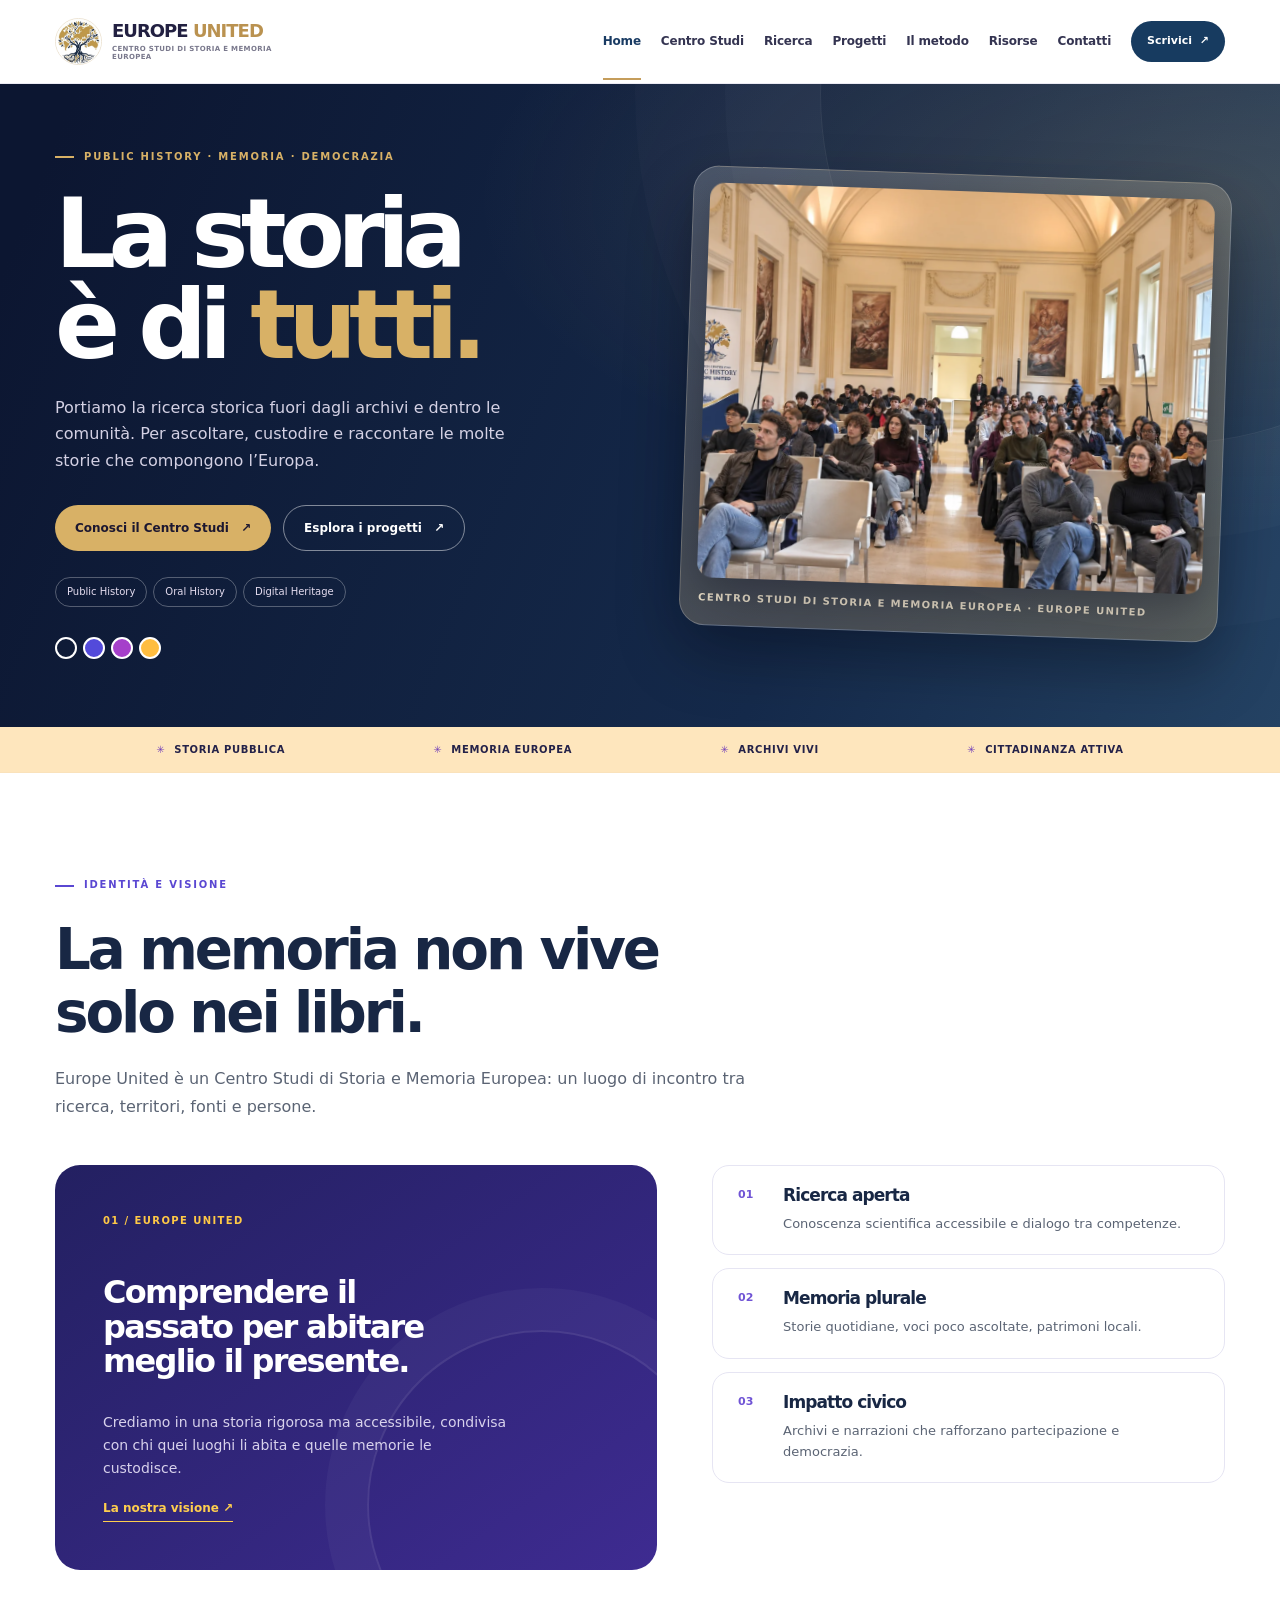
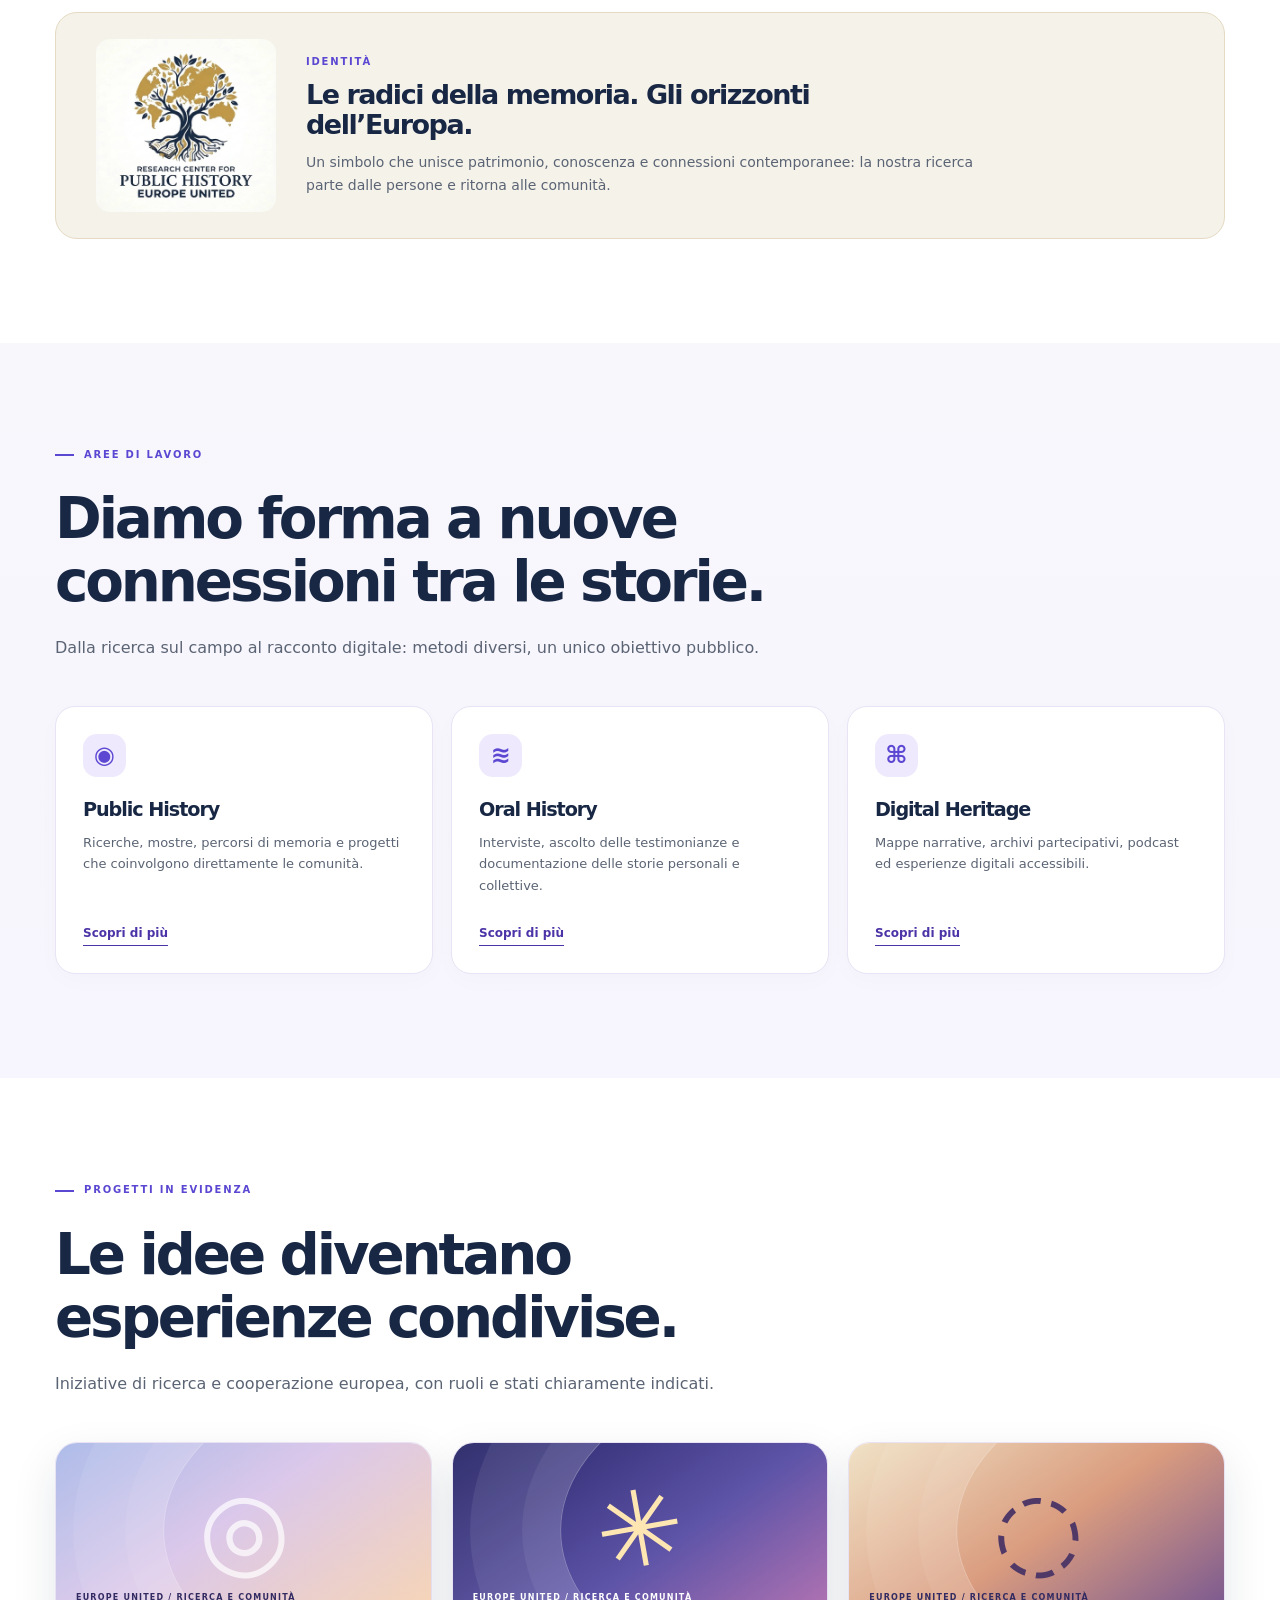
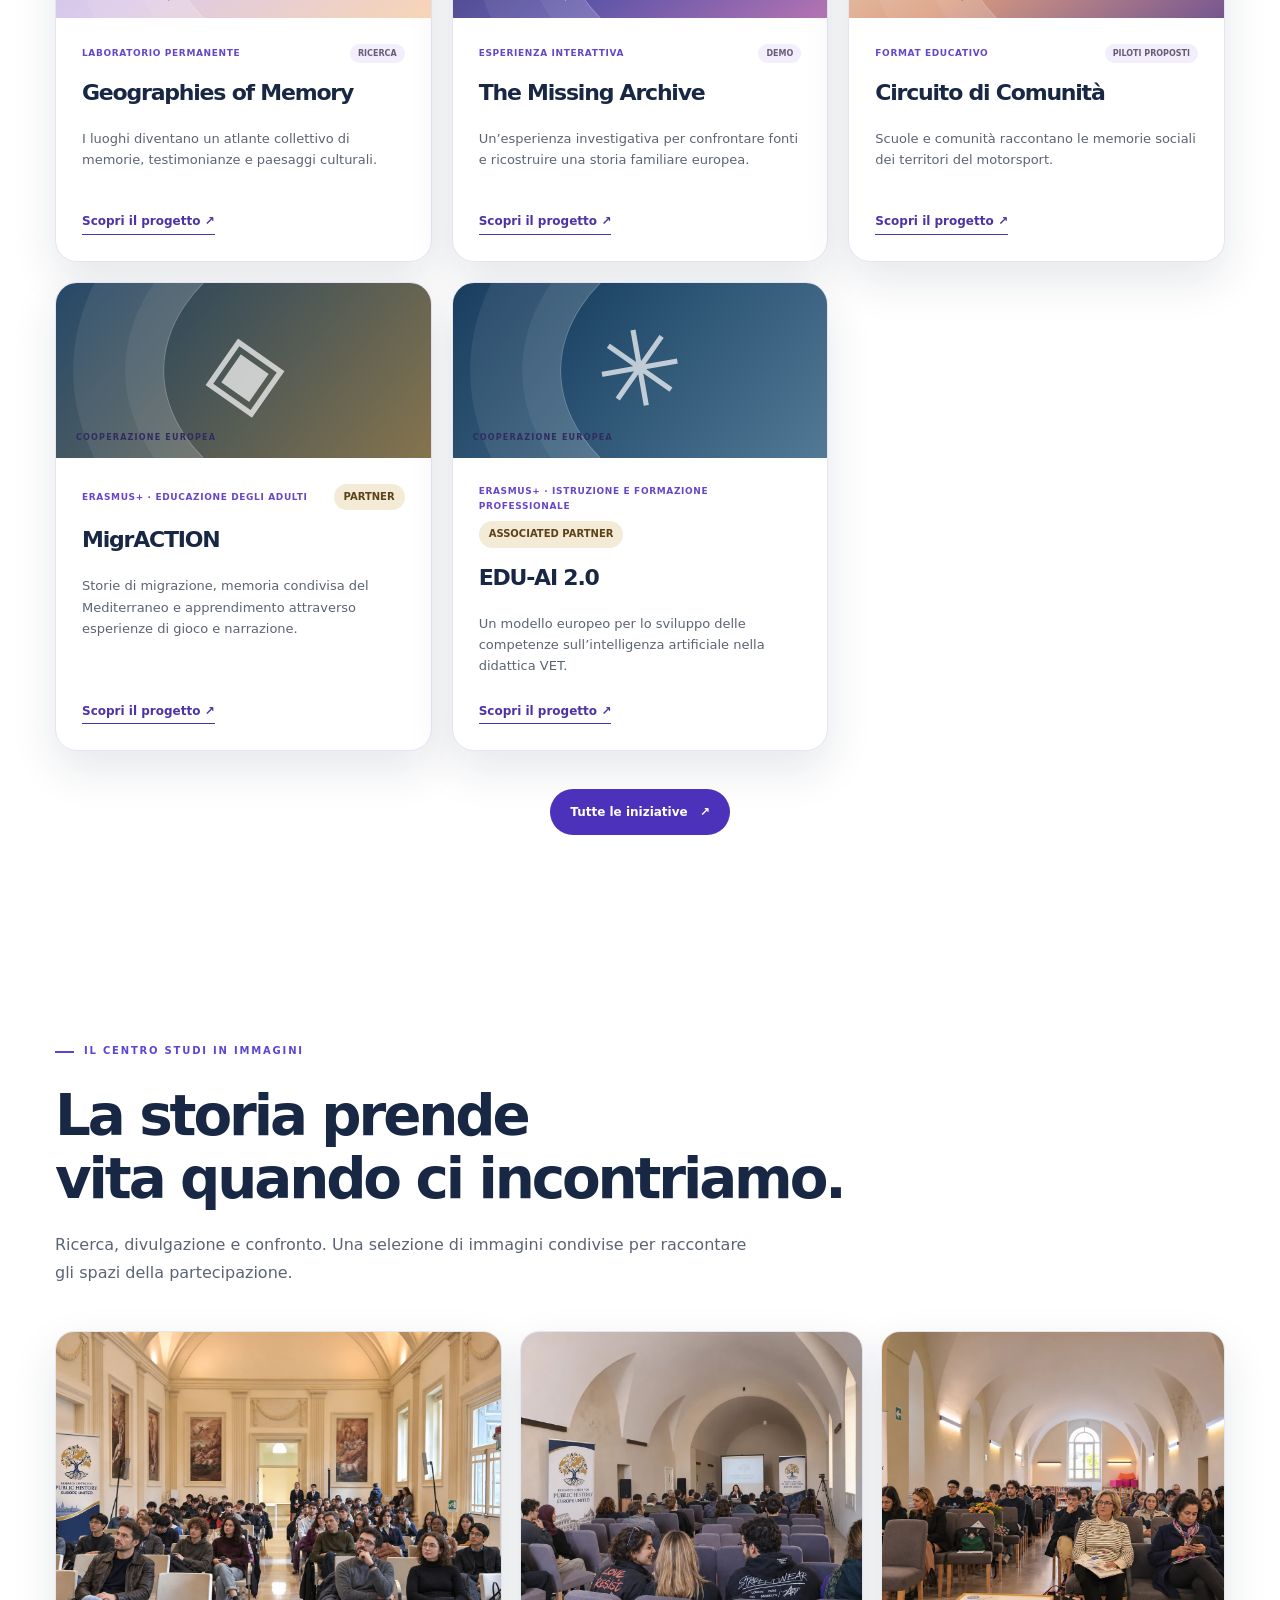
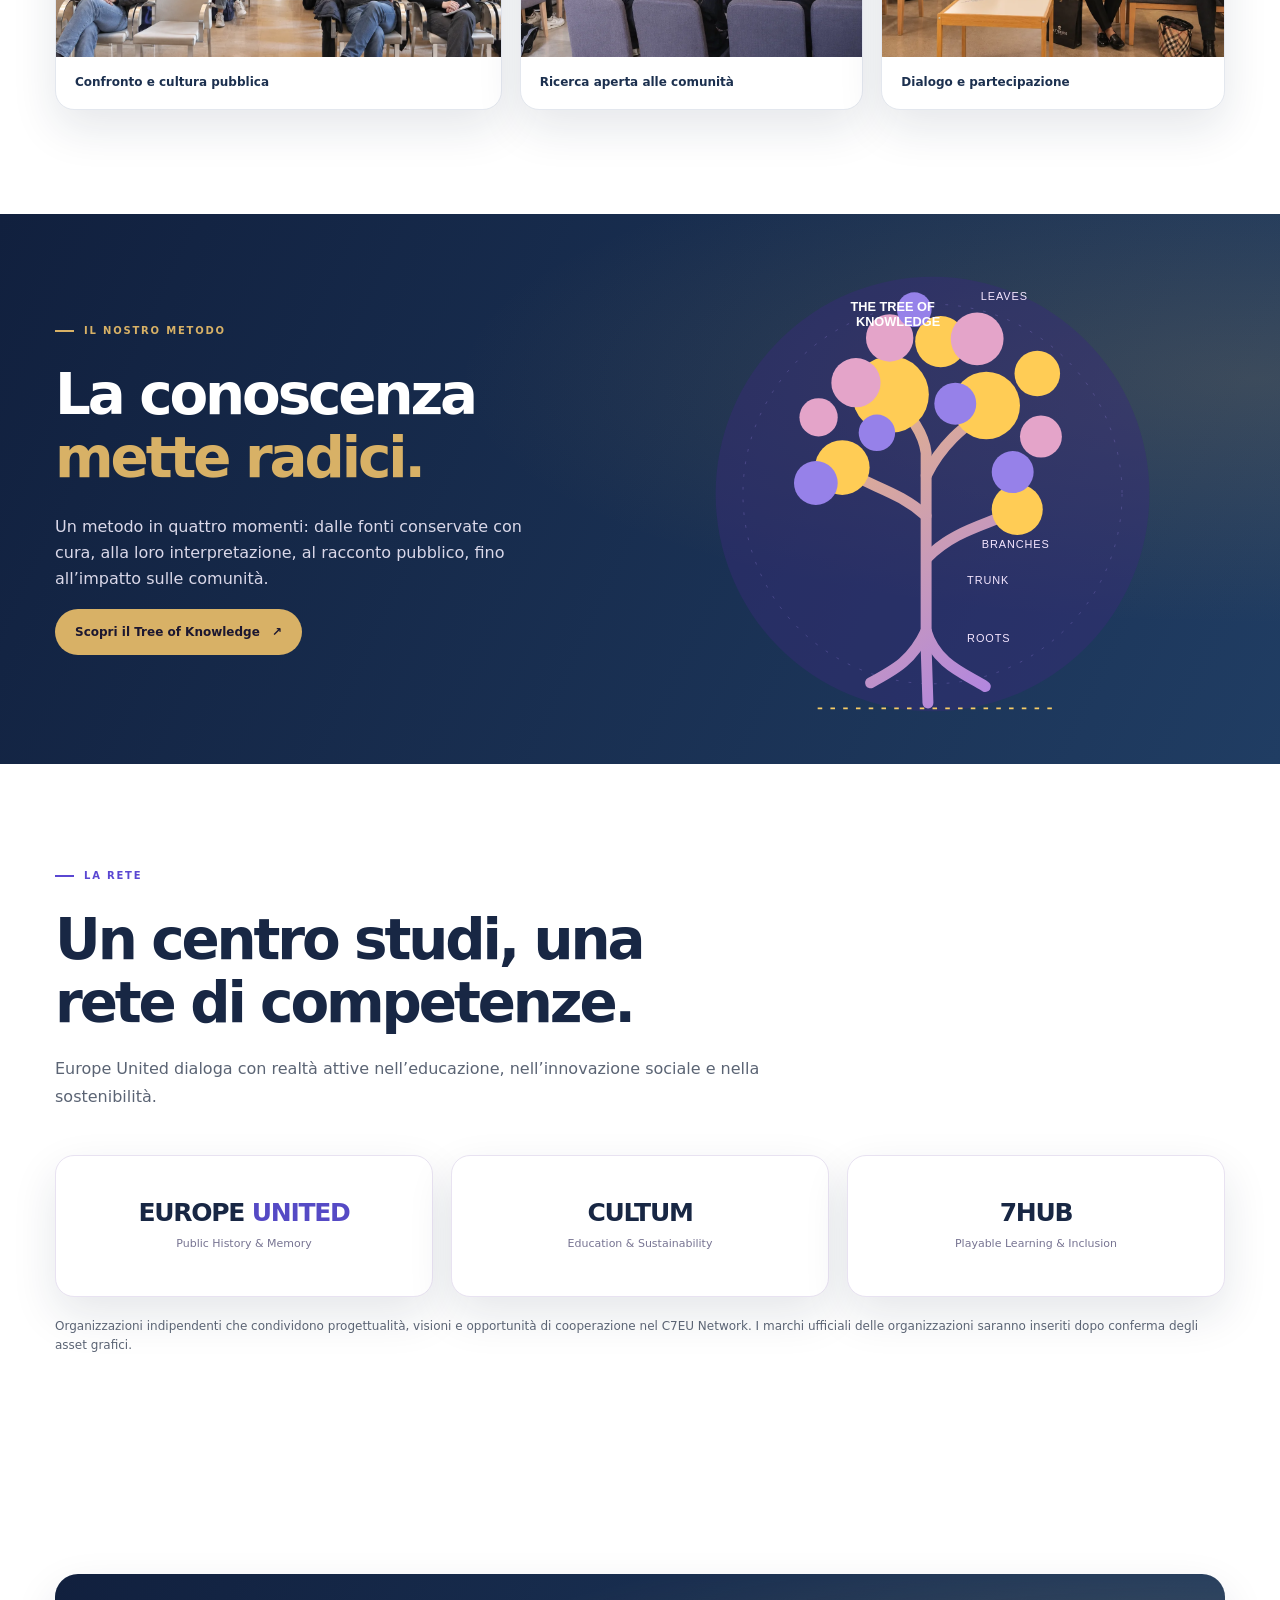
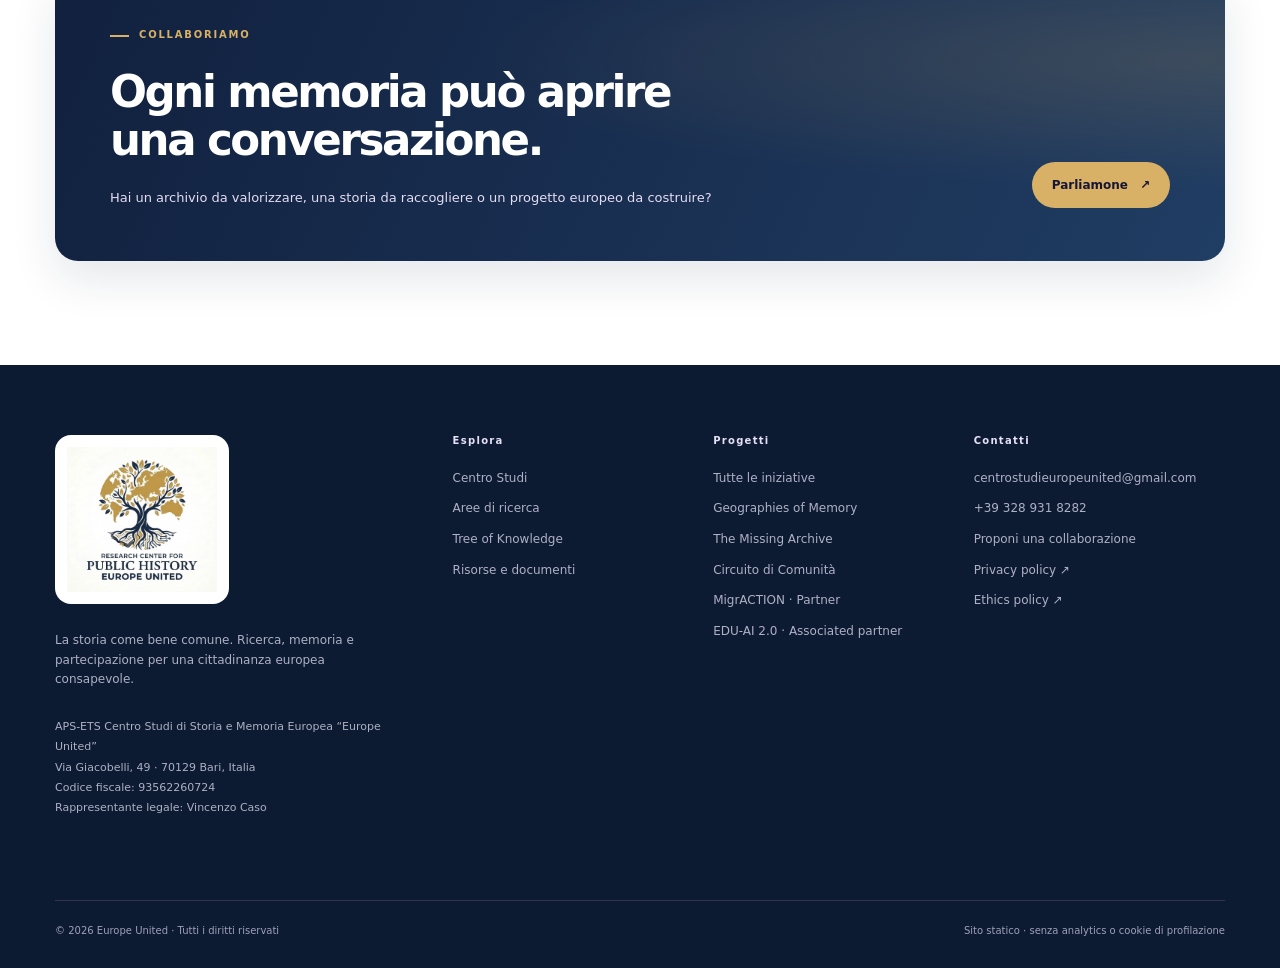
==== commit 0645dabc: "Add files via upload" ====
--- a/index.html
+++ b/index.html
@@ -1,2 +1,2 @@
 <!DOCTYPE html>
-<html lang="it"><head><meta charset="utf-8"/><meta content="width=device-width,initial-scale=1" name="viewport"/><meta content="#101736" name="theme-color"/><meta content="Europe United – Public History, memoria e cittadinanza europea" name="description"/><meta content="Home — Europe United" property="og:title"/><meta content="Europe United – Public History, memoria e cittadinanza europea" property="og:description"/><meta content="website" property="og:type"/><meta content="logo-ufficiale-europe-united.jpg" property="og:image"/><link href="https://www.centrostudieuropeunited.eu/index.html" rel="canonical"/><link href="style.css?v=2.0" rel="stylesheet"/><title>Home | Europe United</title><link href="favicon-europe-united.png" rel="icon" type="image/png"/></head><body class="page-index"><a class="skip" href="#main">Vai al contenuto</a><header class="header" id="top"><div class="wrap nav"><a aria-label="Europe United homepage" class="brand" href="index.html"><img alt="" class="logo-emblem" height="50" src="emblema-europe-united.png" width="50"/><span class="brand-lockup"><span class="brand-text">EUROPE <span>UNITED</span></span><small>Centro Studi di Storia e Memoria Europea</small></span></a><nav aria-label="Navigazione principale" class="desktop-nav"><a aria-current="page" href="index.html">Home</a><a href="centro-studi.html">Centro Studi</a><a href="ricerca.html">Ricerca</a><a href="progetti.html">Progetti</a><a href="metodo.html">Il metodo</a><a href="risorse.html">Risorse</a><a href="contatti.html">Contatti</a></nav><div class="nav-tools"><a class="nav-cta" href="contatti.html">Scrivici <span>↗</span></a><button aria-controls="mobile-menu" aria-expanded="false" aria-label="Apri il menu" class="menu-btn" type="button"><span></span><span></span><span></span></button></div></div><nav aria-label="Menu mobile" class="mobile-menu" hidden="" id="mobile-menu"><a href="index.html">Home</a><a href="centro-studi.html">Centro Studi</a><a href="ricerca.html">Ricerca</a><a href="progetti.html">Progetti</a><a href="metodo.html">Il metodo</a><a href="risorse.html">Risorse</a><a href="contatti.html">Contatti</a></nav></header><main id="main"><section class="hero"><div class="hero-glow"></div><div class="wrap hero-grid"><div class="hero-copy"><div class="eyebrow"><span class="eyebrow-line"></span>PUBLIC HISTORY · MEMORIA · DEMOCRAZIA</div><h1>La storia<br/>è di <em>tutti.</em></h1><p>Portiamo la ricerca storica fuori dagli archivi e dentro le comunità. Per ascoltare, custodire e raccontare le molte storie che compongono l’Europa.</p><div class="hero-buttons"><a class="btn btn-primary" href="centro-studi.html">Conosci il Centro Studi <span aria-hidden="true">↗</span></a><a class="btn btn-outline" href="progetti.html">Esplora i progetti <span aria-hidden="true">↗</span></a></div><div class="hero-pills"><span>Public History</span><span>Oral History</span><span>Digital Heritage</span></div><div aria-hidden="true" class="hero-indicator"><i></i><i></i><i></i><i></i></div></div><div aria-label="Illustrazione editoriale dell’archivio di memoria: documenti, mappe e testimonianze" class="hero-visual hero-photo"><img alt="Incontro pubblico del Centro Studi Europe United con partecipanti e banner ufficiali" fetchpriority="high" height="941" src="evento-auditorium.webp" width="1672"/><span class="hero-photo-tag">CENTRO STUDI DI STORIA E MEMORIA EUROPEA · EUROPE UNITED</span></div></div></section><div class="memory-strip"><div><span class="strip-sign">✳</span>STORIA PUBBLICA</div><div><span class="strip-sign">✳</span>MEMORIA EUROPEA</div><div><span class="strip-sign">✳</span>ARCHIVI VIVI</div><div><span class="strip-sign">✳</span>CITTADINANZA ATTIVA</div></div><section class="wrap section-pad"><div class="section-head"><div class="eyebrow"><span class="eyebrow-line"></span>IDENTITÀ E VISIONE</div><h2>La memoria non vive<br/>solo nei libri.</h2><p class="lead">Europe United è un Centro Studi di Storia e Memoria Europea: un luogo di incontro tra ricerca, territori, fonti e persone.</p></div><div class="statement-grid"><div class="statement-main reveal"><div class="number-kicker">01 / EUROPE UNITED</div><h3>Comprendere il passato per abitare meglio il presente.</h3><p>Crediamo in una storia rigorosa ma accessibile, condivisa con chi quei luoghi li abita e quelle memorie le custodisce.</p><a class="text-link" href="centro-studi.html">La nostra visione ↗</a></div><div class="statement-side"><div class="side-block"><span>01</span><h3>Ricerca aperta</h3><p>Conoscenza scientifica accessibile e dialogo tra competenze.</p></div><div class="side-block"><span>02</span><h3>Memoria plurale</h3><p>Storie quotidiane, voci poco ascoltate, patrimoni locali.</p></div><div class="side-block"><span>03</span><h3>Impatto civico</h3><p>Archivi e narrazioni che rafforzano partecipazione e democrazia.</p></div></div></div><div class="brand-certificate"><img alt="Logo ufficiale Europe United: albero con mappa del mondo, radici, libro e circuito digitale" height="212" loading="lazy" src="logo-ufficiale-europe-united.webp" width="220"/><div><span class="eyebrow">IDENTITÀ</span><h3>Le radici della memoria. Gli orizzonti dell’Europa.</h3><p>Un simbolo che unisce patrimonio, conoscenza e connessioni contemporanee: la nostra ricerca parte dalle persone e ritorna alle comunità.</p></div></div></section><section class="section-soft section-pad"><div class="wrap"><div class="section-head"><div class="eyebrow"><span class="eyebrow-line"></span>AREE DI LAVORO</div><h2>Diamo forma a nuove<br/>connessioni tra le storie.</h2><p class="lead">Dalla ricerca sul campo al racconto digitale: metodi diversi, un unico obiettivo pubblico.</p></div><div class="feature-grid"><article class="feature-card reveal"><span aria-hidden="true" class="mini-icon">◉</span><h3>Public History</h3><p>Ricerche, mostre, percorsi di memoria e progetti che coinvolgono direttamente le comunità.</p><a class="text-link" href="ricerca.html">Scopri di più</a></article><article class="feature-card reveal"><span aria-hidden="true" class="mini-icon">≋</span><h3>Oral History</h3><p>Interviste, ascolto delle testimonianze e documentazione delle storie personali e collettive.</p><a class="text-link" href="ricerca.html">Scopri di più</a></article><article class="feature-card reveal"><span aria-hidden="true" class="mini-icon">⌘</span><h3>Digital Heritage</h3><p>Mappe narrative, archivi partecipativi, podcast ed esperienze digitali accessibili.</p><a class="text-link" href="ricerca.html">Scopri di più</a></article></div></div></section><section class="wrap section-pad"><div class="section-head"><div class="eyebrow"><span class="eyebrow-line"></span>PROGETTI IN EVIDENZA</div><h2>Le idee diventano<br/>esperienze condivise.</h2><p class="lead">Iniziative di ricerca e cooperazione europea, con ruoli e stati chiaramente indicati.</p></div><div class="projects-grid"><article class="project-card reveal" data-category="memory"><div class="project-art map"><span aria-hidden="true" class="project-symbol">◎</span><div class="art-lines"></div><span class="art-caption">EUROPE UNITED / RICERCA E COMUNITÀ</span></div><div class="project-content"><div class="card-topline"><span>LABORATORIO PERMANENTE</span><span class="status">Ricerca</span></div><h3>Geographies of Memory</h3><p>I luoghi diventano un atlante collettivo di memorie, testimonianze e paesaggi culturali.</p><a class="text-link" href="geografie-della-memoria.html">Scopri il progetto <span aria-hidden="true">↗</span></a></div></article><article class="project-card reveal" data-category="digital"><div class="project-art archive"><span aria-hidden="true" class="project-symbol">✳</span><div class="art-lines"></div><span class="art-caption">EUROPE UNITED / RICERCA E COMUNITÀ</span></div><div class="project-content"><div class="card-topline"><span>ESPERIENZA INTERATTIVA</span><span class="status">Demo</span></div><h3>The Missing Archive</h3><p>Un’esperienza investigativa per confrontare fonti e ricostruire una storia familiare europea.</p><a class="text-link" href="the-missing-archive.html">Scopri il progetto <span aria-hidden="true">↗</span></a></div></article><article class="project-card reveal" data-category="education"><div class="project-art circuit"><span aria-hidden="true" class="project-symbol">◌</span><div class="art-lines"></div><span class="art-caption">EUROPE UNITED / RICERCA E COMUNITÀ</span></div><div class="project-content"><div class="card-topline"><span>FORMAT EDUCATIVO</span><span class="status">Piloti proposti</span></div><h3>Circuito di Comunità</h3><p>Scuole e comunità raccontano le memorie sociali dei territori del motorsport.</p><a class="text-link" href="circuito-di-comunita.html">Scopri il progetto <span aria-hidden="true">↗</span></a></div></article><article class="project-card reveal" data-category="memory"><div class="project-art migration-art"><span aria-hidden="true" class="project-symbol">◈</span><div class="art-lines"></div><span class="art-caption">COOPERAZIONE EUROPEA</span></div><div class="project-content"><div class="card-topline"><span>Erasmus+ · Educazione degli adulti</span><span class="status role-status">Partner</span></div><h3>MigrACTION</h3><p>Storie di migrazione, memoria condivisa del Mediterraneo e apprendimento attraverso esperienze di gioco e narrazione.</p><a class="text-link" href="migraction.html">Scopri il progetto <span aria-hidden="true">↗</span></a></div></article><article class="project-card reveal" data-category="education"><div class="project-art ai-art"><span aria-hidden="true" class="project-symbol">✳</span><div class="art-lines"></div><span class="art-caption">COOPERAZIONE EUROPEA</span></div><div class="project-content"><div class="card-topline"><span>Erasmus+ · Istruzione e formazione professionale</span><span class="status role-status">Associated partner</span></div><h3>EDU-AI 2.0</h3><p>Un modello europeo per lo sviluppo delle competenze sull’intelligenza artificiale nella didattica VET.</p><a class="text-link" href="edu-ai-2-0.html">Scopri il progetto <span aria-hidden="true">↗</span></a></div></article></div><div class="section-action"><a class="btn btn-primary" href="progetti.html">Tutte le iniziative <span aria-hidden="true">↗</span></a></div></section><section class="wrap section-pad moments-section" id="immagini"><div class="section-head"><div class="eyebrow"><span class="eyebrow-line"></span>IL CENTRO STUDI IN IMMAGINI</div><h2>La storia prende<br/>vita quando ci incontriamo.</h2><p class="lead">Ricerca, divulgazione e confronto. Una selezione di immagini condivise per raccontare gli spazi della partecipazione.</p></div><div class="moments-grid"><figure class="moment moment-large"><img alt="Pubblico durante un incontro dedicato alla Public History con i banner del Centro Studi Europe United" height="941" loading="lazy" src="evento-auditorium.webp" width="1672"/><figcaption>Confronto e cultura pubblica</figcaption></figure><figure class="moment"><img alt="Evento del Centro Studi Europe United in una sala con volte storiche e pubblico presente" height="1448" loading="lazy" src="evento-sala.webp" width="1086"/><figcaption>Ricerca aperta alle comunità</figcaption></figure><figure class="moment"><img alt="Partecipanti a un incontro del Centro Studi Europe United con i banner raffiguranti il logo" height="941" loading="lazy" src="evento-incontro.webp" width="1672"/><figcaption>Dialogo e partecipazione</figcaption></figure></div></section><section class="method-band"><div class="wrap method-band-grid"><div class="method-band-copy"><div class="eyebrow"><span class="eyebrow-line"></span>IL NOSTRO METODO</div><h2>La conoscenza<br/><em>mette radici.</em></h2><p>Un metodo in quattro momenti: dalle fonti conservate con cura, alla loro interpretazione, al racconto pubblico, fino all’impatto sulle comunità.</p><a class="btn btn-primary" href="metodo.html">Scopri il Tree of Knowledge <span aria-hidden="true">↗</span></a></div><div class="method-band-art"><img alt="Diagramma stilizzato con radici, tronco, rami e foglie" height="560" src="tree-knowledge.svg" width="620"/></div></div></section><section class="wrap section-pad"><div class="section-head"><div class="eyebrow"><span class="eyebrow-line"></span>LA RETE</div><h2>Un centro studi, una<br/>rete di competenze.</h2><p class="lead">Europe United dialoga con realtà attive nell’educazione, nell’innovazione sociale e nella sostenibilità.</p></div><div class="network-grid"><div class="network-name"><strong>EUROPE <span>UNITED</span></strong><small>Public History &amp; Memory</small></div><div class="network-name"><strong>CULTUM</strong><small>Education &amp; Sustainability</small></div><div class="network-name"><strong>7HUB</strong><small>Playable Learning &amp; Inclusion</small></div></div><p class="network-note">Organizzazioni indipendenti che condividono progettualità, visioni e opportunità di cooperazione nel C7EU Network. I marchi ufficiali delle organizzazioni saranno inseriti dopo conferma degli asset grafici.</p></section><section class="wrap section-pad"><div class="callout callout-dark"><div class="callout-copy"><div class="eyebrow"><span class="eyebrow-line"></span>COLLABORIAMO</div><h2>Ogni memoria può aprire<br/>una conversazione.</h2><p>Hai un archivio da valorizzare, una storia da raccogliere o un progetto europeo da costruire?</p></div><a class="btn btn-primary" href="contatti.html">Parliamone <span aria-hidden="true">↗</span></a></div></section></main><footer class="footer"><div class="wrap"><div class="footer-top"><div class="footer-about"><a aria-label="Europe United — homepage" class="brand brand-footer" href="index.html"><img alt="Logo ufficiale del Research Center for Public History – Europe United" class="footer-official-logo" height="187" src="logo-ufficiale-europe-united.webp" width="194"/></a><p>La storia come bene comune. Ricerca, memoria e partecipazione per una cittadinanza europea consapevole.</p><p class="legal">APS-ETS Centro Studi di Storia e Memoria Europea “Europe United”<br/>Via Giacobelli, 49 · 70129 Bari, Italia<br/>Codice fiscale: 93562260724</p></div><div><h4>Esplora</h4><a href="centro-studi.html">Centro Studi</a><a href="ricerca.html">Aree di ricerca</a><a href="metodo.html">Tree of Knowledge</a><a href="risorse.html">Risorse e documenti</a></div><div><h4>Progetti</h4><a href="progetti.html">Tutte le iniziative</a><a href="geografie-della-memoria.html">Geographies of Memory</a><a href="the-missing-archive.html">The Missing Archive</a><a href="circuito-di-comunita.html">Circuito di Comunità</a><a href="migraction.html">MigrACTION · Partner</a><a href="edu-ai-2-0.html">EDU-AI 2.0 · Associated partner</a></div><div><h4>Contatti</h4><a href="mailto:centrostudieuropeunited@gmail.com">centrostudieuropeunited@gmail.com</a><a href="tel:+393289318282">+39 328 931 8282</a><a href="contatti.html">Proponi una collaborazione</a><a href="https://drive.google.com/file/d/1weFDcxnpTUe4S-KqmKsupz9_xfc2zkfc/view?usp=sharing" rel="noopener noreferrer" target="_blank">Privacy policy ↗</a><a href="https://drive.google.com/file/d/15YGdYE7dmvOxnIXNmNFYCHbUGpnABIF7/view?usp=sharing" rel="noopener noreferrer" target="_blank">Ethics policy ↗</a></div></div><div class="footer-bottom"><span>© 2026 Europe United · Tutti i diritti riservati</span><span>Sito statico · senza analytics o cookie di profilazione</span></div></div></footer><script defer="" src="site.js?v=2.0"></script></body></html>+<html lang="it"><head><meta charset="utf-8"/><meta content="width=device-width,initial-scale=1" name="viewport"/><meta content="#101736" name="theme-color"/><meta content="Europe United – Public History, memoria e cittadinanza europea" name="description"/><meta content="Home — Europe United" property="og:title"/><meta content="Europe United – Public History, memoria e cittadinanza europea" property="og:description"/><meta content="website" property="og:type"/><meta content="logo-ufficiale-europe-united.jpg" property="og:image"/><link href="https://www.centrostudieuropeunited.eu/index.html" rel="canonical"/><link href="style.css?v=2.1" rel="stylesheet"/><title>Home | Europe United</title><link href="favicon-europe-united.png" rel="icon" type="image/png"/></head><body class="page-index"><a class="skip" href="#main">Vai al contenuto</a><header class="header" id="top"><div class="wrap nav"><a aria-label="Europe United homepage" class="brand" href="index.html"><img alt="" class="logo-emblem" height="50" src="emblema-europe-united.png" width="50"/><span class="brand-lockup"><span class="brand-text">EUROPE <span>UNITED</span></span><small>Centro Studi di Storia e Memoria Europea</small></span></a><nav aria-label="Navigazione principale" class="desktop-nav"><a aria-current="page" href="index.html">Home</a><a href="centro-studi.html">Centro Studi</a><a href="ricerca.html">Ricerca</a><a href="progetti.html">Progetti</a><a href="metodo.html">Il metodo</a><a href="risorse.html">Risorse</a><a href="contatti.html">Contatti</a></nav><div class="nav-tools"><a class="nav-cta" href="contatti.html">Scrivici <span>↗</span></a><button aria-controls="mobile-menu" aria-expanded="false" aria-label="Apri il menu" class="menu-btn" type="button"><span></span><span></span><span></span></button></div></div><nav aria-label="Menu mobile" class="mobile-menu" hidden="" id="mobile-menu"><a href="index.html">Home</a><a href="centro-studi.html">Centro Studi</a><a href="ricerca.html">Ricerca</a><a href="progetti.html">Progetti</a><a href="metodo.html">Il metodo</a><a href="risorse.html">Risorse</a><a href="contatti.html">Contatti</a></nav></header><main id="main"><section class="hero"><div class="hero-glow"></div><div class="wrap hero-grid"><div class="hero-copy"><div class="eyebrow"><span class="eyebrow-line"></span>PUBLIC HISTORY · MEMORIA · DEMOCRAZIA</div><h1>La storia<br/>è di <em>tutti.</em></h1><p>Portiamo la ricerca storica fuori dagli archivi e dentro le comunità. Per ascoltare, custodire e raccontare le molte storie che compongono l’Europa.</p><div class="hero-buttons"><a class="btn btn-primary" href="centro-studi.html">Conosci il Centro Studi <span aria-hidden="true">↗</span></a><a class="btn btn-outline" href="progetti.html">Esplora i progetti <span aria-hidden="true">↗</span></a></div><div class="hero-pills"><span>Public History</span><span>Oral History</span><span>Digital Heritage</span></div><div aria-hidden="true" class="hero-indicator"><i></i><i></i><i></i><i></i></div></div><div aria-label="Illustrazione editoriale dell’archivio di memoria: documenti, mappe e testimonianze" class="hero-visual hero-photo"><img alt="Incontro pubblico del Centro Studi Europe United con partecipanti e banner ufficiali" fetchpriority="high" height="941" src="evento-auditorium.webp" width="1672"/><span class="hero-photo-tag">CENTRO STUDI DI STORIA E MEMORIA EUROPEA · EUROPE UNITED</span></div></div></section><div class="memory-strip"><div><span class="strip-sign">✳</span>STORIA PUBBLICA</div><div><span class="strip-sign">✳</span>MEMORIA EUROPEA</div><div><span class="strip-sign">✳</span>ARCHIVI VIVI</div><div><span class="strip-sign">✳</span>CITTADINANZA ATTIVA</div></div><section class="wrap section-pad"><div class="section-head"><div class="eyebrow"><span class="eyebrow-line"></span>IDENTITÀ E VISIONE</div><h2>La memoria non vive<br/>solo nei libri.</h2><p class="lead">Europe United è un Centro Studi di Storia e Memoria Europea: un luogo di incontro tra ricerca, territori, fonti e persone.</p></div><div class="statement-grid"><div class="statement-main reveal"><div class="number-kicker">01 / EUROPE UNITED</div><h3>Comprendere il passato per abitare meglio il presente.</h3><p>Crediamo in una storia rigorosa ma accessibile, condivisa con chi quei luoghi li abita e quelle memorie le custodisce.</p><a class="text-link" href="centro-studi.html">La nostra visione ↗</a></div><div class="statement-side"><div class="side-block"><span>01</span><h3>Ricerca aperta</h3><p>Conoscenza scientifica accessibile e dialogo tra competenze.</p></div><div class="side-block"><span>02</span><h3>Memoria plurale</h3><p>Storie quotidiane, voci poco ascoltate, patrimoni locali.</p></div><div class="side-block"><span>03</span><h3>Impatto civico</h3><p>Archivi e narrazioni che rafforzano partecipazione e democrazia.</p></div></div></div><div class="brand-certificate"><img alt="Logo ufficiale Europe United: albero con mappa del mondo, radici, libro e circuito digitale" height="212" loading="lazy" src="logo-ufficiale-europe-united.webp" width="220"/><div><span class="eyebrow">IDENTITÀ</span><h3>Le radici della memoria. Gli orizzonti dell’Europa.</h3><p>Un simbolo che unisce patrimonio, conoscenza e connessioni contemporanee: la nostra ricerca parte dalle persone e ritorna alle comunità.</p></div></div></section><section class="section-soft section-pad"><div class="wrap"><div class="section-head"><div class="eyebrow"><span class="eyebrow-line"></span>AREE DI LAVORO</div><h2>Diamo forma a nuove<br/>connessioni tra le storie.</h2><p class="lead">Dalla ricerca sul campo al racconto digitale: metodi diversi, un unico obiettivo pubblico.</p></div><div class="feature-grid"><article class="feature-card reveal"><span aria-hidden="true" class="mini-icon">◉</span><h3>Public History</h3><p>Ricerche, mostre, percorsi di memoria e progetti che coinvolgono direttamente le comunità.</p><a class="text-link" href="ricerca.html">Scopri di più</a></article><article class="feature-card reveal"><span aria-hidden="true" class="mini-icon">≋</span><h3>Oral History</h3><p>Interviste, ascolto delle testimonianze e documentazione delle storie personali e collettive.</p><a class="text-link" href="ricerca.html">Scopri di più</a></article><article class="feature-card reveal"><span aria-hidden="true" class="mini-icon">⌘</span><h3>Digital Heritage</h3><p>Mappe narrative, archivi partecipativi, podcast ed esperienze digitali accessibili.</p><a class="text-link" href="ricerca.html">Scopri di più</a></article></div></div></section><section class="wrap section-pad"><div class="section-head"><div class="eyebrow"><span class="eyebrow-line"></span>PROGETTI IN EVIDENZA</div><h2>Le idee diventano<br/>esperienze condivise.</h2><p class="lead">Iniziative di ricerca e cooperazione europea, con ruoli e stati chiaramente indicati.</p></div><div class="projects-grid"><article class="project-card reveal" data-category="memory"><div class="project-art map"><span aria-hidden="true" class="project-symbol">◎</span><div class="art-lines"></div><span class="art-caption">EUROPE UNITED / RICERCA E COMUNITÀ</span></div><div class="project-content"><div class="card-topline"><span>LABORATORIO PERMANENTE</span><span class="status">Ricerca</span></div><h3>Geographies of Memory</h3><p>I luoghi diventano un atlante collettivo di memorie, testimonianze e paesaggi culturali.</p><a class="text-link" href="geografie-della-memoria.html">Scopri il progetto <span aria-hidden="true">↗</span></a></div></article><article class="project-card reveal" data-category="digital"><div class="project-art archive"><span aria-hidden="true" class="project-symbol">✳</span><div class="art-lines"></div><span class="art-caption">EUROPE UNITED / RICERCA E COMUNITÀ</span></div><div class="project-content"><div class="card-topline"><span>ESPERIENZA INTERATTIVA</span><span class="status">Demo</span></div><h3>The Missing Archive</h3><p>Un’esperienza investigativa per confrontare fonti e ricostruire una storia familiare europea.</p><a class="text-link" href="the-missing-archive.html">Scopri il progetto <span aria-hidden="true">↗</span></a></div></article><article class="project-card reveal" data-category="education"><div class="project-art circuit"><span aria-hidden="true" class="project-symbol">◌</span><div class="art-lines"></div><span class="art-caption">EUROPE UNITED / RICERCA E COMUNITÀ</span></div><div class="project-content"><div class="card-topline"><span>FORMAT EDUCATIVO</span><span class="status">Piloti proposti</span></div><h3>Circuito di Comunità</h3><p>Scuole e comunità raccontano le memorie sociali dei territori del motorsport.</p><a class="text-link" href="circuito-di-comunita.html">Scopri il progetto <span aria-hidden="true">↗</span></a></div></article><article class="project-card reveal" data-category="memory"><div class="project-art migration-art"><span aria-hidden="true" class="project-symbol">◈</span><div class="art-lines"></div><span class="art-caption">COOPERAZIONE EUROPEA</span></div><div class="project-content"><div class="card-topline"><span>Erasmus+ · Educazione degli adulti</span><span class="status role-status">Partner</span></div><h3>MigrACTION</h3><p>Storie di migrazione, memoria condivisa del Mediterraneo e apprendimento attraverso esperienze di gioco e narrazione.</p><a class="text-link" href="migraction.html">Scopri il progetto <span aria-hidden="true">↗</span></a></div></article><article class="project-card reveal" data-category="education"><div class="project-art ai-art"><span aria-hidden="true" class="project-symbol">✳</span><div class="art-lines"></div><span class="art-caption">COOPERAZIONE EUROPEA</span></div><div class="project-content"><div class="card-topline"><span>Erasmus+ · Istruzione e formazione professionale</span><span class="status role-status">Associated partner</span></div><h3>EDU-AI 2.0</h3><p>Un modello europeo per lo sviluppo delle competenze sull’intelligenza artificiale nella didattica VET.</p><a class="text-link" href="edu-ai-2-0.html">Scopri il progetto <span aria-hidden="true">↗</span></a></div></article></div><div class="section-action"><a class="btn btn-primary" href="progetti.html">Tutte le iniziative <span aria-hidden="true">↗</span></a></div></section><section class="wrap section-pad moments-section" id="immagini"><div class="section-head"><div class="eyebrow"><span class="eyebrow-line"></span>IL CENTRO STUDI IN IMMAGINI</div><h2>La storia prende<br/>vita quando ci incontriamo.</h2><p class="lead">Ricerca, divulgazione e confronto. Una selezione di immagini condivise per raccontare gli spazi della partecipazione.</p></div><div class="moments-grid"><figure class="moment moment-large"><img alt="Pubblico durante un incontro dedicato alla Public History con i banner del Centro Studi Europe United" height="941" loading="lazy" src="evento-auditorium.webp" width="1672"/><figcaption>Confronto e cultura pubblica</figcaption></figure><figure class="moment"><img alt="Evento del Centro Studi Europe United in una sala con volte storiche e pubblico presente" height="1448" loading="lazy" src="evento-sala.webp" width="1086"/><figcaption>Ricerca aperta alle comunità</figcaption></figure><figure class="moment"><img alt="Partecipanti a un incontro del Centro Studi Europe United con i banner raffiguranti il logo" height="941" loading="lazy" src="evento-incontro.webp" width="1672"/><figcaption>Dialogo e partecipazione</figcaption></figure></div></section><section class="method-band"><div class="wrap method-band-grid"><div class="method-band-copy"><div class="eyebrow"><span class="eyebrow-line"></span>IL NOSTRO METODO</div><h2>La conoscenza<br/><em>mette radici.</em></h2><p>Un metodo in quattro momenti: dalle fonti conservate con cura, alla loro interpretazione, al racconto pubblico, fino all’impatto sulle comunità.</p><a class="btn btn-primary" href="metodo.html">Scopri il Tree of Knowledge <span aria-hidden="true">↗</span></a></div><div class="method-band-art"><img alt="Diagramma stilizzato con radici, tronco, rami e foglie" height="560" src="tree-knowledge.svg" width="620"/></div></div></section><section class="wrap section-pad"><div class="section-head"><div class="eyebrow"><span class="eyebrow-line"></span>LA RETE</div><h2>Un centro studi, una<br/>rete di competenze.</h2><p class="lead">Europe United dialoga con realtà attive nell’educazione, nell’innovazione sociale e nella sostenibilità.</p></div><div class="network-grid"><div class="network-name"><strong>EUROPE <span>UNITED</span></strong><small>Public History &amp; Memory</small></div><div class="network-name"><strong>CULTUM</strong><small>Education &amp; Sustainability</small></div><div class="network-name"><strong>7HUB</strong><small>Playable Learning &amp; Inclusion</small></div></div><p class="network-note">Organizzazioni indipendenti che condividono progettualità, visioni e opportunità di cooperazione nel C7EU Network. I marchi ufficiali delle organizzazioni saranno inseriti dopo conferma degli asset grafici.</p></section><section class="wrap section-pad"><div class="callout callout-dark"><div class="callout-copy"><div class="eyebrow"><span class="eyebrow-line"></span>COLLABORIAMO</div><h2>Ogni memoria può aprire<br/>una conversazione.</h2><p>Hai un archivio da valorizzare, una storia da raccogliere o un progetto europeo da costruire?</p></div><a class="btn btn-primary" href="contatti.html">Parliamone <span aria-hidden="true">↗</span></a></div></section></main><footer class="footer"><div class="wrap"><div class="footer-top"><div class="footer-about"><a aria-label="Europe United — homepage" class="brand brand-footer" href="index.html"><img alt="Logo ufficiale del Research Center for Public History – Europe United" class="footer-official-logo" height="187" src="logo-ufficiale-europe-united.webp" width="194"/></a><p>La storia come bene comune. Ricerca, memoria e partecipazione per una cittadinanza europea consapevole.</p><p class="legal">APS-ETS Centro Studi di Storia e Memoria Europea “Europe United”<br/>Via Giacobelli, 49 · 70129 Bari, Italia<br/>Codice fiscale: 93562260724<br/>Rappresentante legale: Vincenzo Caso</p></div><div><h4>Esplora</h4><a href="centro-studi.html">Centro Studi</a><a href="ricerca.html">Aree di ricerca</a><a href="metodo.html">Tree of Knowledge</a><a href="risorse.html">Risorse e documenti</a></div><div><h4>Progetti</h4><a href="progetti.html">Tutte le iniziative</a><a href="geografie-della-memoria.html">Geographies of Memory</a><a href="the-missing-archive.html">The Missing Archive</a><a href="circuito-di-comunita.html">Circuito di Comunità</a><a href="migraction.html">MigrACTION · Partner</a><a href="edu-ai-2-0.html">EDU-AI 2.0 · Associated partner</a></div><div><h4>Contatti</h4><a href="mailto:centrostudieuropeunited@gmail.com">centrostudieuropeunited@gmail.com</a><a href="tel:+393289318282">+39 328 931 8282</a><a href="contatti.html">Proponi una collaborazione</a><a href="https://drive.google.com/file/d/1weFDcxnpTUe4S-KqmKsupz9_xfc2zkfc/view?usp=sharing" rel="noopener noreferrer" target="_blank">Privacy policy ↗</a><a href="https://drive.google.com/file/d/15YGdYE7dmvOxnIXNmNFYCHbUGpnABIF7/view?usp=sharing" rel="noopener noreferrer" target="_blank">Ethics policy ↗</a></div></div><div class="footer-bottom"><span>© 2026 Europe United · Tutti i diritti riservati</span><span>Sito statico · senza analytics o cookie di profilazione</span></div></div></footer><script defer="" src="site.js?v=2.0"></script></body></html>
--- a/style.css
+++ b/style.css
@@ -37,3 +37,15 @@
 @media(max-width:980px){.hero-photo{margin-left:12px}.hero-photo>img{height:290px}.moments-grid{grid-template-columns:1fr 1fr}.moment-large{grid-column:1/-1}.moment-large img{height:340px}.project-detail-grid{gap:26px}}
 @media(max-width:740px){.hero-photo{margin:18px auto 0;transform:none;width:100%;max-width:540px}.hero-photo>img{height:auto;aspect-ratio:1.5;object-fit:cover}.moments-grid{grid-template-columns:1fr}.moment-large{grid-column:auto}.moment img,.moment-large img{height:auto;max-height:400px;aspect-ratio:1.4;object-fit:cover}.moment:nth-child(2) img{object-position:center 48%}.brand-certificate,.research-photo-inner,.project-detail-grid{grid-template-columns:1fr}.brand-certificate{padding:27px}.brand-certificate img{width:150px}.research-photo-inner{gap:24px}.research-photo-inner img{height:230px}.hero-grid{gap:0}}
 @media(max-width:460px){.logo-emblem{width:37px;height:37px}.brand-lockup small{max-width:158px;font-size:6.4px}.brand-text{font-size:15px}.hero-photo-tag{font-size:8px}.role-status{font-size:9px}}
+
+/* Europe United · profilo del rappresentante legale (novembre 2026) */
+.representative-feature{display:grid;grid-template-columns:minmax(220px,.83fr) minmax(0,1.3fr);align-items:center;gap:32px;margin:0 0 22px;padding:36px 38px;border-radius:23px;background:linear-gradient(120deg,#191941,#322565);color:#fff;box-shadow:var(--shadow)}
+.representative-identity{display:flex;align-items:center;gap:18px}
+.representative-initials{display:grid;place-items:center;flex:0 0 69px;width:69px;height:69px;border-radius:18px;background:#e9c27b;color:#242045;font-size:22px;font-weight:900;letter-spacing:-.035em}
+.representative-label{font-size:10px;font-weight:900;letter-spacing:.16em;color:#f8d68e;margin-bottom:10px}
+.representative-feature h3{color:white;font-size:clamp(1.45rem,2.5vw,2rem);margin:0 0 5px}
+.representative-origin{color:#d4cce3;font-size:12px;margin:0}
+.representative-biography{border-left:1px solid rgba(255,255,255,.22);padding-left:30px}
+.representative-biography p{color:#eeeaf7;font-size:14px;line-height:1.8;margin:0 0 10px}
+.representative-biography p:last-child{margin-bottom:0}
+@media(max-width:760px){.representative-feature{grid-template-columns:1fr;gap:22px;padding:28px 25px}.representative-biography{border-left:0;border-top:1px solid rgba(255,255,255,.22);padding-left:0;padding-top:20px}}
